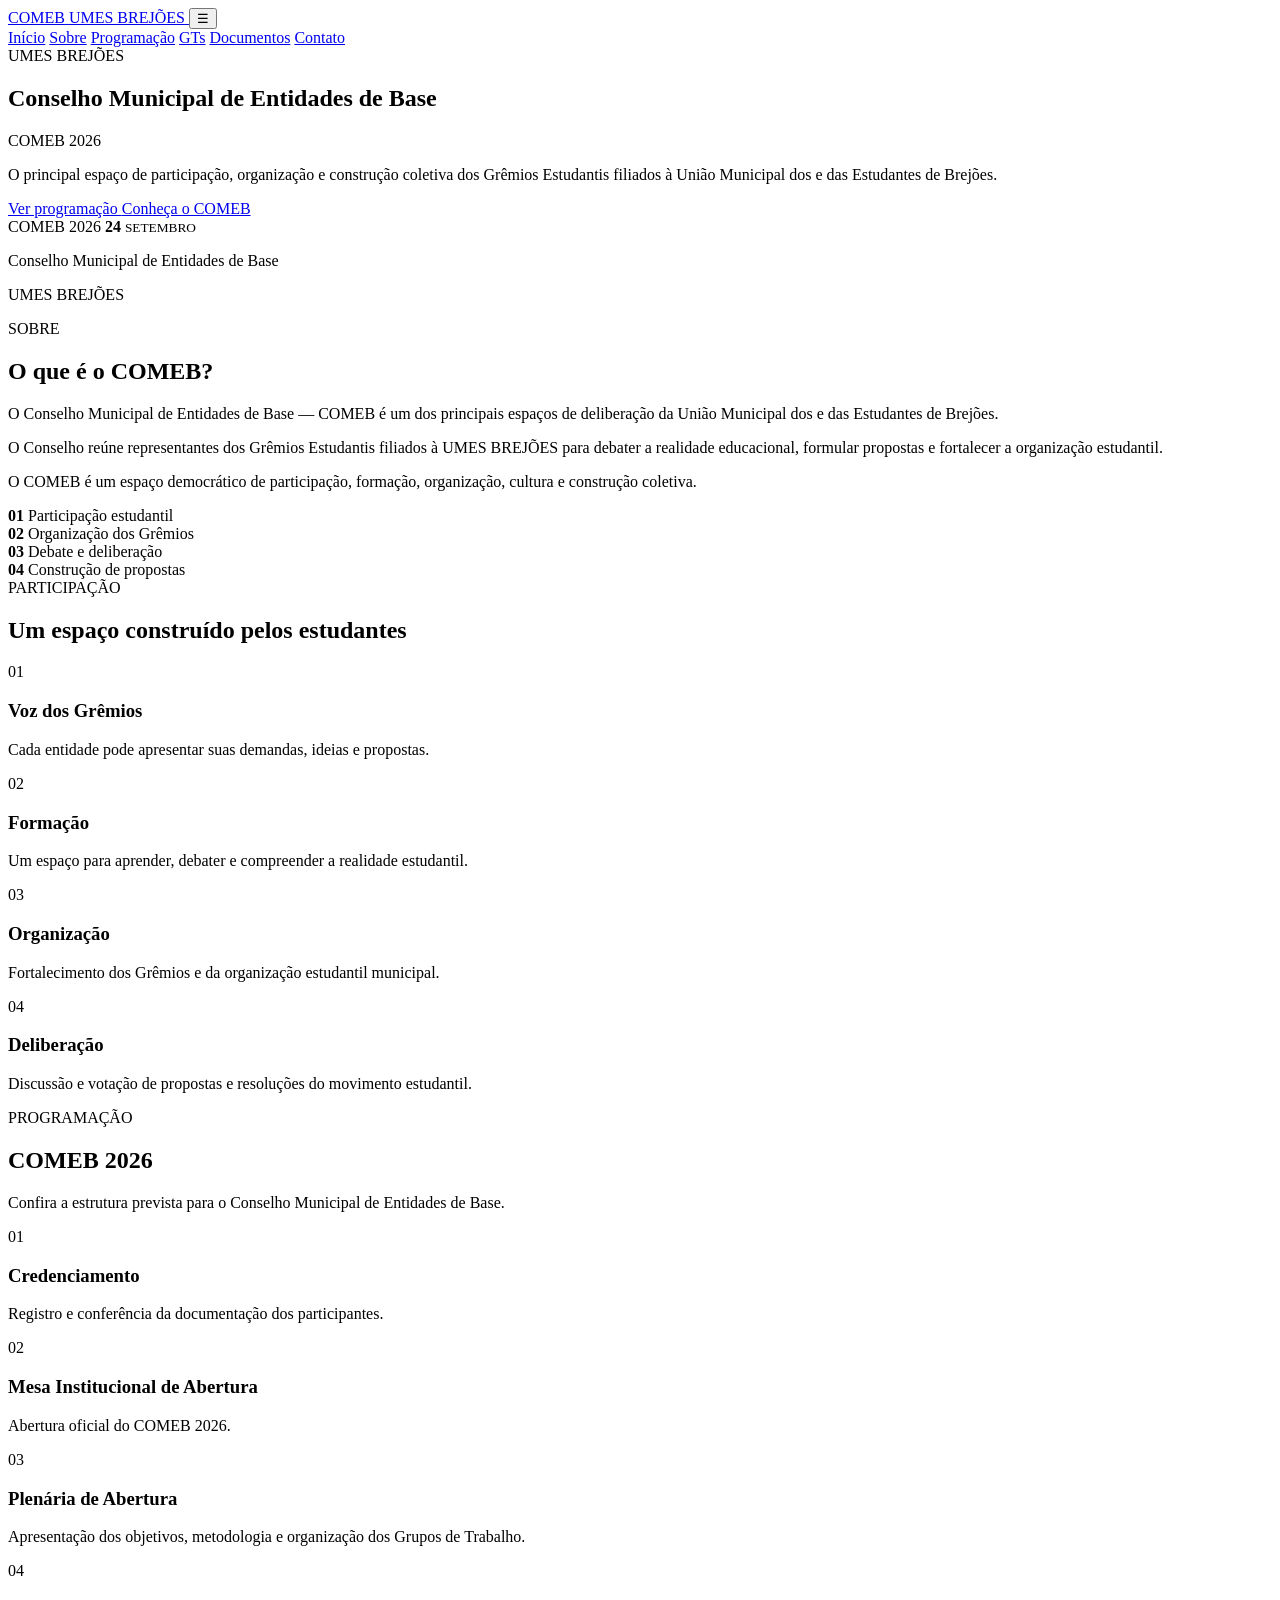
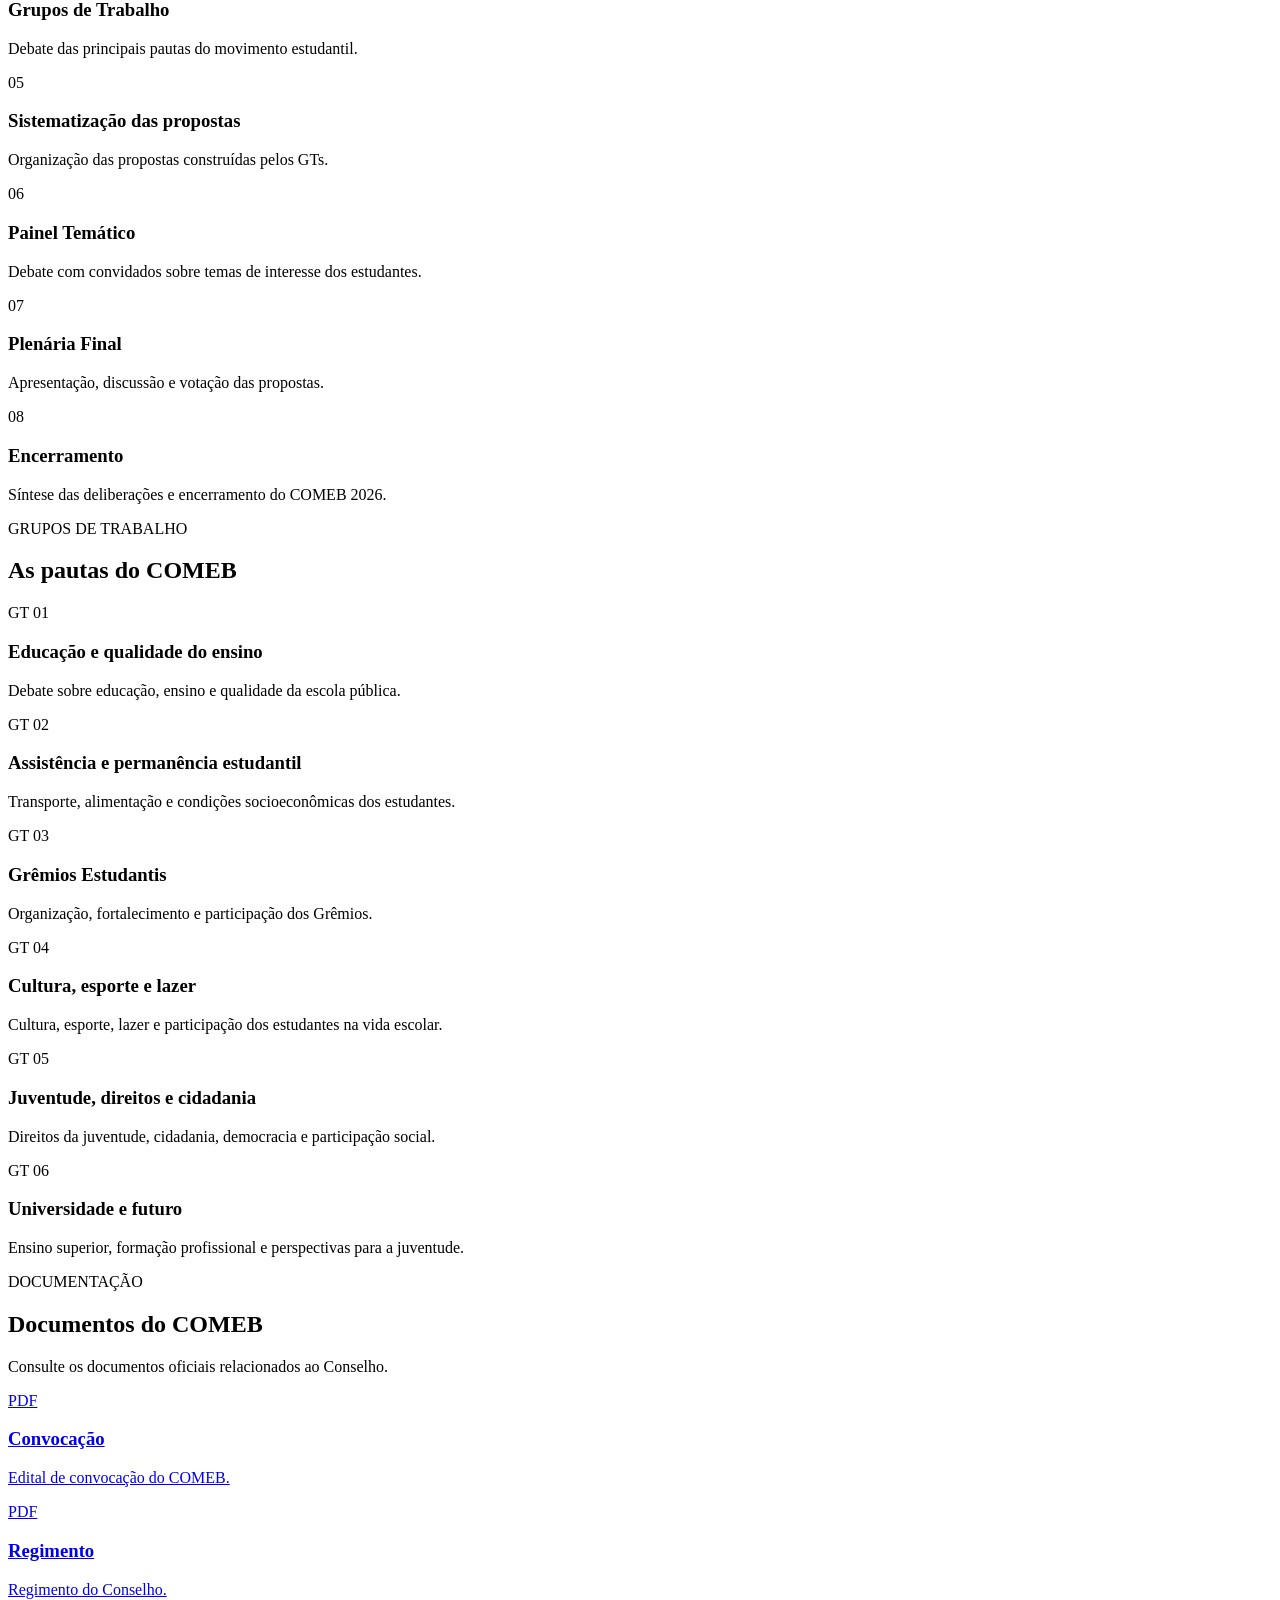
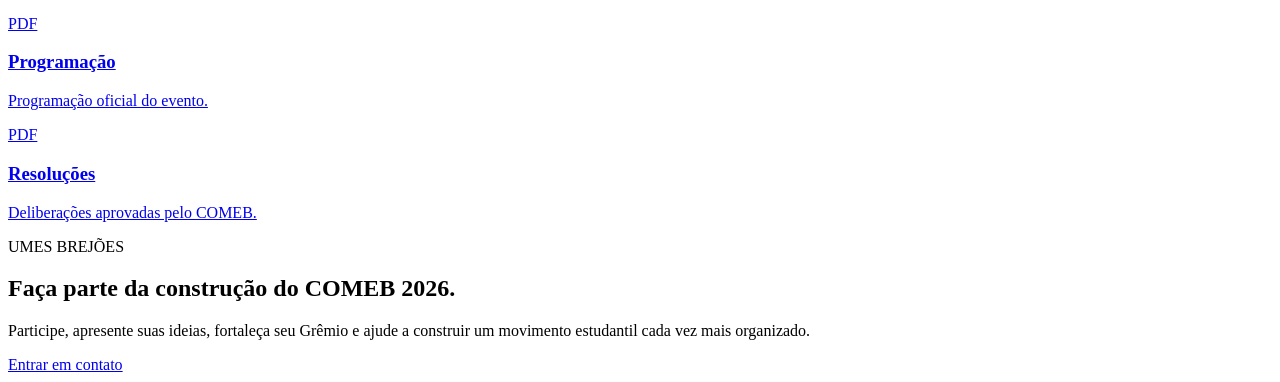
==== index.html @ f030b7aa "Add initial index.html structure for COMEB 2026" ====
<!DOCTYPE html>
<html lang="pt-BR">
<head>
    <meta charset="UTF-8">

    <meta name="viewport"
          content="width=device-width, initial-scale=1.0">

    <meta name="description"
          content="COMEB 2026 — Conselho Municipal de Entidades de Base da UMES BREJÕES.">

    <title>COMEB 2026 | UMES BREJÕES</title>

    <link rel="stylesheet" href="style.css">
</head>

<body>

    <!-- ================= HEADER ================= -->

    <header class="header">

        <div class="container nav-container">

            <a href="#inicio" class="logo">
                <span class="logo-comeb">COMEB</span>
                <span class="logo-umes">UMES BREJÕES</span>
            </a>

            <button class="menu-toggle"
                    id="menuToggle"
                    aria-label="Abrir menu">
                ☰
            </button>

            <nav class="nav" id="nav">

                <a href="#inicio">Início</a>
                <a href="#sobre">Sobre</a>
                <a href="#programacao">Programação</a>
                <a href="#gts">GTs</a>
                <a href="#documentos">Documentos</a>
                <a href="#contato">Contato</a>

            </nav>

        </div>

    </header>


    <!-- ================= HERO ================= -->

    <main>

        <section class="hero" id="inicio">

            <div class="container hero-content">

                <div class="hero-text">

                    <span class="badge">
                        UMES BREJÕES
                    </span>

                    <h1>
                        Conselho Municipal
                        de Entidades de Base
                    </h1>

                    <p class="hero-subtitle">
                        COMEB 2026
                    </p>

                    <p>
                        O principal espaço de participação,
                        organização e construção coletiva dos
                        Grêmios Estudantis filiados à
                        União Municipal dos e das Estudantes
                        de Brejões.
                    </p>

                    <div class="hero-buttons">

                        <a href="#programacao"
                           class="btn btn-primary">
                            Ver programação
                        </a>

                        <a href="#sobre"
                           class="btn btn-outline">
                            Conheça o COMEB
                        </a>

                    </div>

                </div>


                <div class="hero-card">

                    <span>COMEB 2026</span>

                    <strong>
                        24
                    </strong>

                    <small>
                        SETEMBRO
                    </small>

                    <div class="hero-card-line"></div>

                    <p>
                        Conselho Municipal
                        de Entidades de Base
                    </p>

                    <p>
                        UMES BREJÕES
                    </p>

                </div>

            </div>

        </section>


        <!-- ================= SOBRE ================= -->

        <section class="section" id="sobre">

            <div class="container">

                <div class="section-heading">

                    <span class="section-label">
                        SOBRE
                    </span>

                    <h2>
                        O que é o COMEB?
                    </h2>

                </div>


                <div class="about-grid">

                    <div class="about-text">

                        <p>
                            O Conselho Municipal de Entidades de
                            Base — COMEB é um dos principais espaços
                            de deliberação da União Municipal dos
                            e das Estudantes de Brejões.
                        </p>

                        <p>
                            O Conselho reúne representantes dos
                            Grêmios Estudantis filiados à UMES
                            BREJÕES para debater a realidade
                            educacional, formular propostas e
                            fortalecer a organização estudantil.
                        </p>

                        <p>
                            O COMEB é um espaço democrático de
                            participação, formação, organização,
                            cultura e construção coletiva.
                        </p>

                    </div>


                    <div class="info-box">

                        <div class="info-item">
                            <strong>01</strong>
                            <span>
                                Participação estudantil
                            </span>
                        </div>

                        <div class="info-item">
                            <strong>02</strong>
                            <span>
                                Organização dos Grêmios
                            </span>
                        </div>

                        <div class="info-item">
                            <strong>03</strong>
                            <span>
                                Debate e deliberação
                            </span>
                        </div>

                        <div class="info-item">
                            <strong>04</strong>
                            <span>
                                Construção de propostas
                            </span>
                        </div>

                    </div>

                </div>

            </div>

        </section>


        <!-- ================= IMPORTÂNCIA ================= -->

        <section class="section section-light">

            <div class="container">

                <div class="section-heading">

                    <span class="section-label">
                        PARTICIPAÇÃO
                    </span>

                    <h2>
                        Um espaço construído pelos estudantes
                    </h2>

                </div>


                <div class="cards">

                    <article class="card">

                        <div class="card-number">
                            01
                        </div>

                        <h3>
                            Voz dos Grêmios
                        </h3>

                        <p>
                            Cada entidade pode apresentar suas
                            demandas, ideias e propostas.
                        </p>

                    </article>


                    <article class="card">

                        <div class="card-number">
                            02
                        </div>

                        <h3>
                            Formação
                        </h3>

                        <p>
                            Um espaço para aprender, debater
                            e compreender a realidade estudantil.
                        </p>

                    </article>


                    <article class="card">

                        <div class="card-number">
                            03
                        </div>

                        <h3>
                            Organização
                        </h3>

                        <p>
                            Fortalecimento dos Grêmios e da
                            organização estudantil municipal.
                        </p>

                    </article>


                    <article class="card">

                        <div class="card-number">
                            04
                        </div>

                        <h3>
                            Deliberação
                        </h3>

                        <p>
                            Discussão e votação de propostas
                            e resoluções do movimento estudantil.
                        </p>

                    </article>

                </div>

            </div>

        </section>


        <!-- ================= PROGRAMAÇÃO ================= -->

        <section class="section" id="programacao">

            <div class="container">

                <div class="section-heading">

                    <span class="section-label">
                        PROGRAMAÇÃO
                    </span>

                    <h2>
                        COMEB 2026
                    </h2>

                    <p>
                        Confira a estrutura prevista para o
                        Conselho Municipal de Entidades de Base.
                    </p>

                </div>


                <div class="timeline">

                    <div class="timeline-item">

                        <span class="timeline-number">
                            01
                        </span>

                        <div>
                            <h3>
                                Credenciamento
                            </h3>

                            <p>
                                Registro e conferência da
                                documentação dos participantes.
                            </p>
                        </div>

                    </div>


                    <div class="timeline-item">

                        <span class="timeline-number">
                            02
                        </span>

                        <div>
                            <h3>
                                Mesa Institucional de Abertura
                            </h3>

                            <p>
                                Abertura oficial do COMEB 2026.
                            </p>
                        </div>

                    </div>


                    <div class="timeline-item">

                        <span class="timeline-number">
                            03
                        </span>

                        <div>
                            <h3>
                                Plenária de Abertura
                            </h3>

                            <p>
                                Apresentação dos objetivos,
                                metodologia e organização
                                dos Grupos de Trabalho.
                            </p>
                        </div>

                    </div>


                    <div class="timeline-item">

                        <span class="timeline-number">
                            04
                        </span>

                        <div>
                            <h3>
                                Grupos de Trabalho
                            </h3>

                            <p>
                                Debate das principais pautas
                                do movimento estudantil.
                            </p>
                        </div>

                    </div>


                    <div class="timeline-item">

                        <span class="timeline-number">
                            05
                        </span>

                        <div>
                            <h3>
                                Sistematização das propostas
                            </h3>

                            <p>
                                Organização das propostas
                                construídas pelos GTs.
                            </p>
                        </div>

                    </div>


                    <div class="timeline-item">

                        <span class="timeline-number">
                            06
                        </span>

                        <div>
                            <h3>
                                Painel Temático
                            </h3>

                            <p>
                                Debate com convidados sobre
                                temas de interesse dos estudantes.
                            </p>
                        </div>

                    </div>


                    <div class="timeline-item">

                        <span class="timeline-number">
                            07
                        </span>

                        <div>
                            <h3>
                                Plenária Final
                            </h3>

                            <p>
                                Apresentação, discussão e
                                votação das propostas.
                            </p>
                        </div>

                    </div>


                    <div class="timeline-item">

                        <span class="timeline-number">
                            08
                        </span>

                        <div>
                            <h3>
                                Encerramento
                            </h3>

                            <p>
                                Síntese das deliberações e
                                encerramento do COMEB 2026.
                            </p>
                        </div>

                    </div>

                </div>

            </div>

        </section>


        <!-- ================= GTS ================= -->

        <section class="section section-dark" id="gts">

            <div class="container">

                <div class="section-heading heading-light">

                    <span class="section-label">
                        GRUPOS DE TRABALHO
                    </span>

                    <h2>
                        As pautas do COMEB
                    </h2>

                </div>


                <div class="gt-grid">

                    <article class="gt-card">

                        <span>GT 01</span>

                        <h3>
                            Educação e qualidade do ensino
                        </h3>

                        <p>
                            Debate sobre educação, ensino e
                            qualidade da escola pública.
                        </p>

                    </article>


                    <article class="gt-card">

                        <span>GT 02</span>

                        <h3>
                            Assistência e permanência estudantil
                        </h3>

                        <p>
                            Transporte, alimentação e condições
                            socioeconômicas dos estudantes.
                        </p>

                    </article>


                    <article class="gt-card">

                        <span>GT 03</span>

                        <h3>
                            Grêmios Estudantis
                        </h3>

                        <p>
                            Organização, fortalecimento e
                            participação dos Grêmios.
                        </p>

                    </article>


                    <article class="gt-card">

                        <span>GT 04</span>

                        <h3>
                            Cultura, esporte e lazer
                        </h3>

                        <p>
                            Cultura, esporte, lazer e participação
                            dos estudantes na vida escolar.
                        </p>

                    </article>


                    <article class="gt-card">

                        <span>GT 05</span>

                        <h3>
                            Juventude, direitos e cidadania
                        </h3>

                        <p>
                            Direitos da juventude, cidadania,
                            democracia e participação social.
                        </p>

                    </article>


                    <article class="gt-card">

                        <span>GT 06</span>

                        <h3>
                            Universidade e futuro
                        </h3>

                        <p>
                            Ensino superior, formação profissional
                            e perspectivas para a juventude.
                        </p>

                    </article>

                </div>

            </div>

        </section>


        <!-- ================= DOCUMENTOS ================= -->

        <section class="section" id="documentos">

            <div class="container">

                <div class="section-heading">

                    <span class="section-label">
                        DOCUMENTAÇÃO
                    </span>

                    <h2>
                        Documentos do COMEB
                    </h2>

                    <p>
                        Consulte os documentos oficiais
                        relacionados ao Conselho.
                    </p>

                </div>


                <div class="document-grid">

                    <a href="#"
                       class="document-card">

                        <span>PDF</span>

                        <div>
                            <h3>
                                Convocação
                            </h3>

                            <p>
                                Edital de convocação do COMEB.
                            </p>
                        </div>

                    </a>


                    <a href="#"
                       class="document-card">

                        <span>PDF</span>

                        <div>
                            <h3>
                                Regimento
                            </h3>

                            <p>
                                Regimento do Conselho.
                            </p>
                        </div>

                    </a>


                    <a href="#"
                       class="document-card">

                        <span>PDF</span>

                        <div>
                            <h3>
                                Programação
                            </h3>

                            <p>
                                Programação oficial do evento.
                            </p>
                        </div>

                    </a>


                    <a href="#"
                       class="document-card">

                        <span>PDF</span>

                        <div>
                            <h3>
                                Resoluções
                            </h3>

                            <p>
                                Deliberações aprovadas pelo COMEB.
                            </p>
                        </div>

                    </a>

                </div>

            </div>

        </section>


        <!-- ================= CONTATO ================= -->

        <section class="contact-section" id="contato">

            <div class="container contact-content">

                <div>

                    <span class="section-label">
                        UMES BREJÕES
                    </span>

                    <h2>
                        Faça parte da construção
                        do COMEB 2026.
                    </h2>

                    <p>
                        Participe, apresente suas ideias,
                        fortaleça seu Grêmio e ajude a construir
                        um movimento estudantil cada vez mais
                        organizado.
                    </p>

                </div>


                <a href="#"
                   class="btn btn-light">
                    Entrar em contato
                </a>

            </div>

        </section>

    </main>


    <!-- ================= FOOTER ================= -->

    <footer
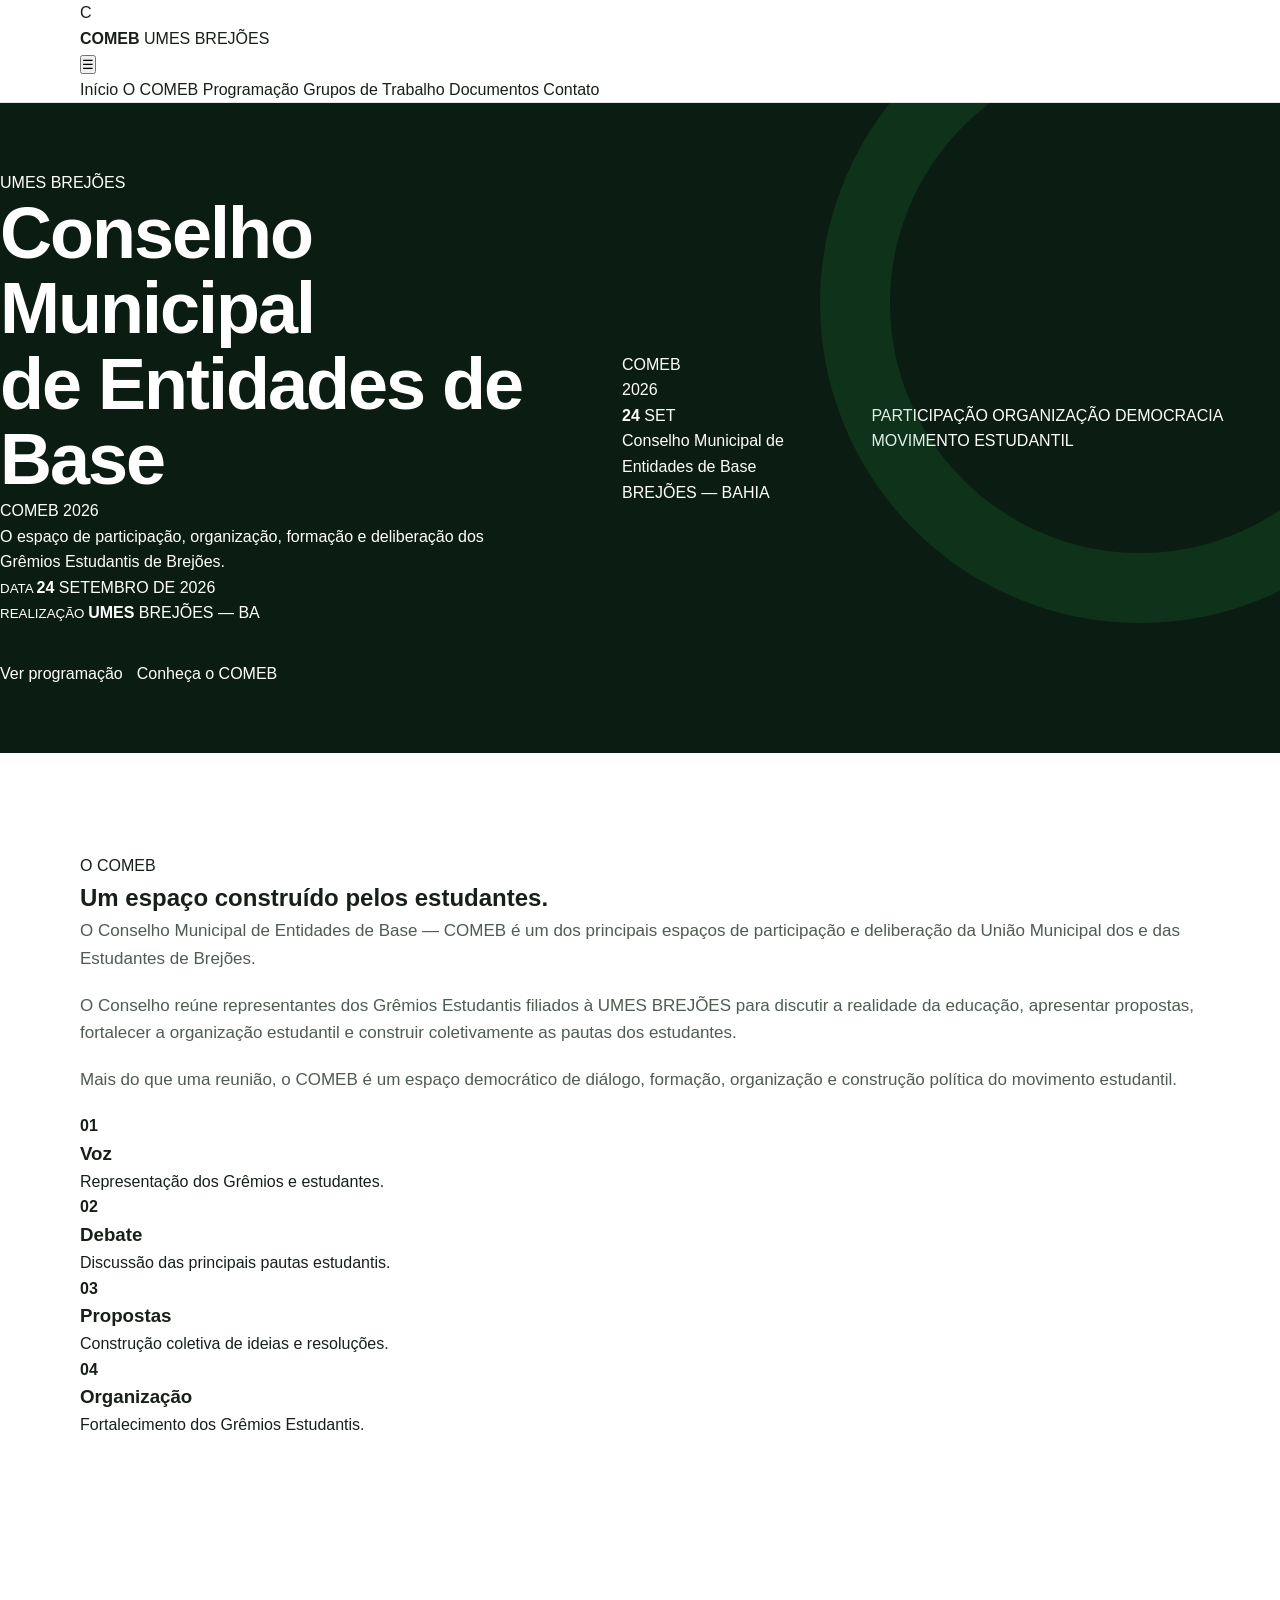
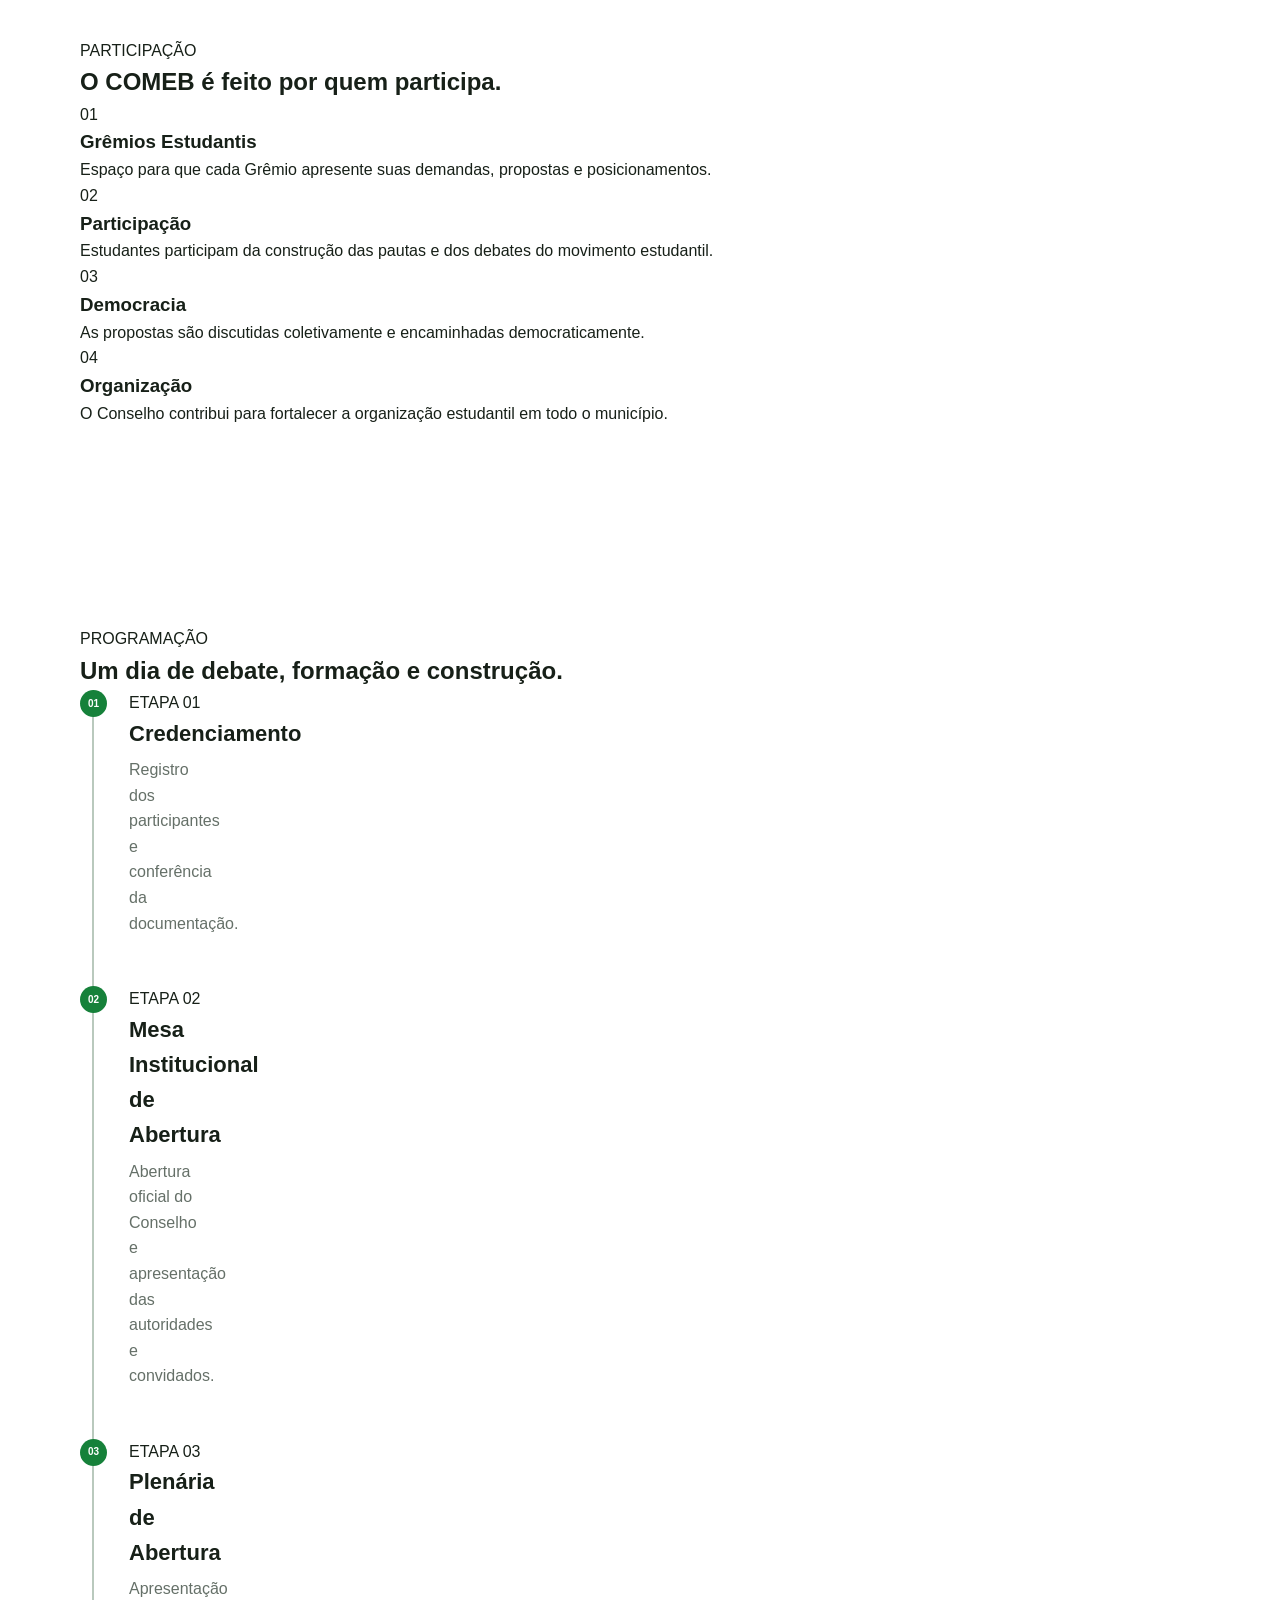
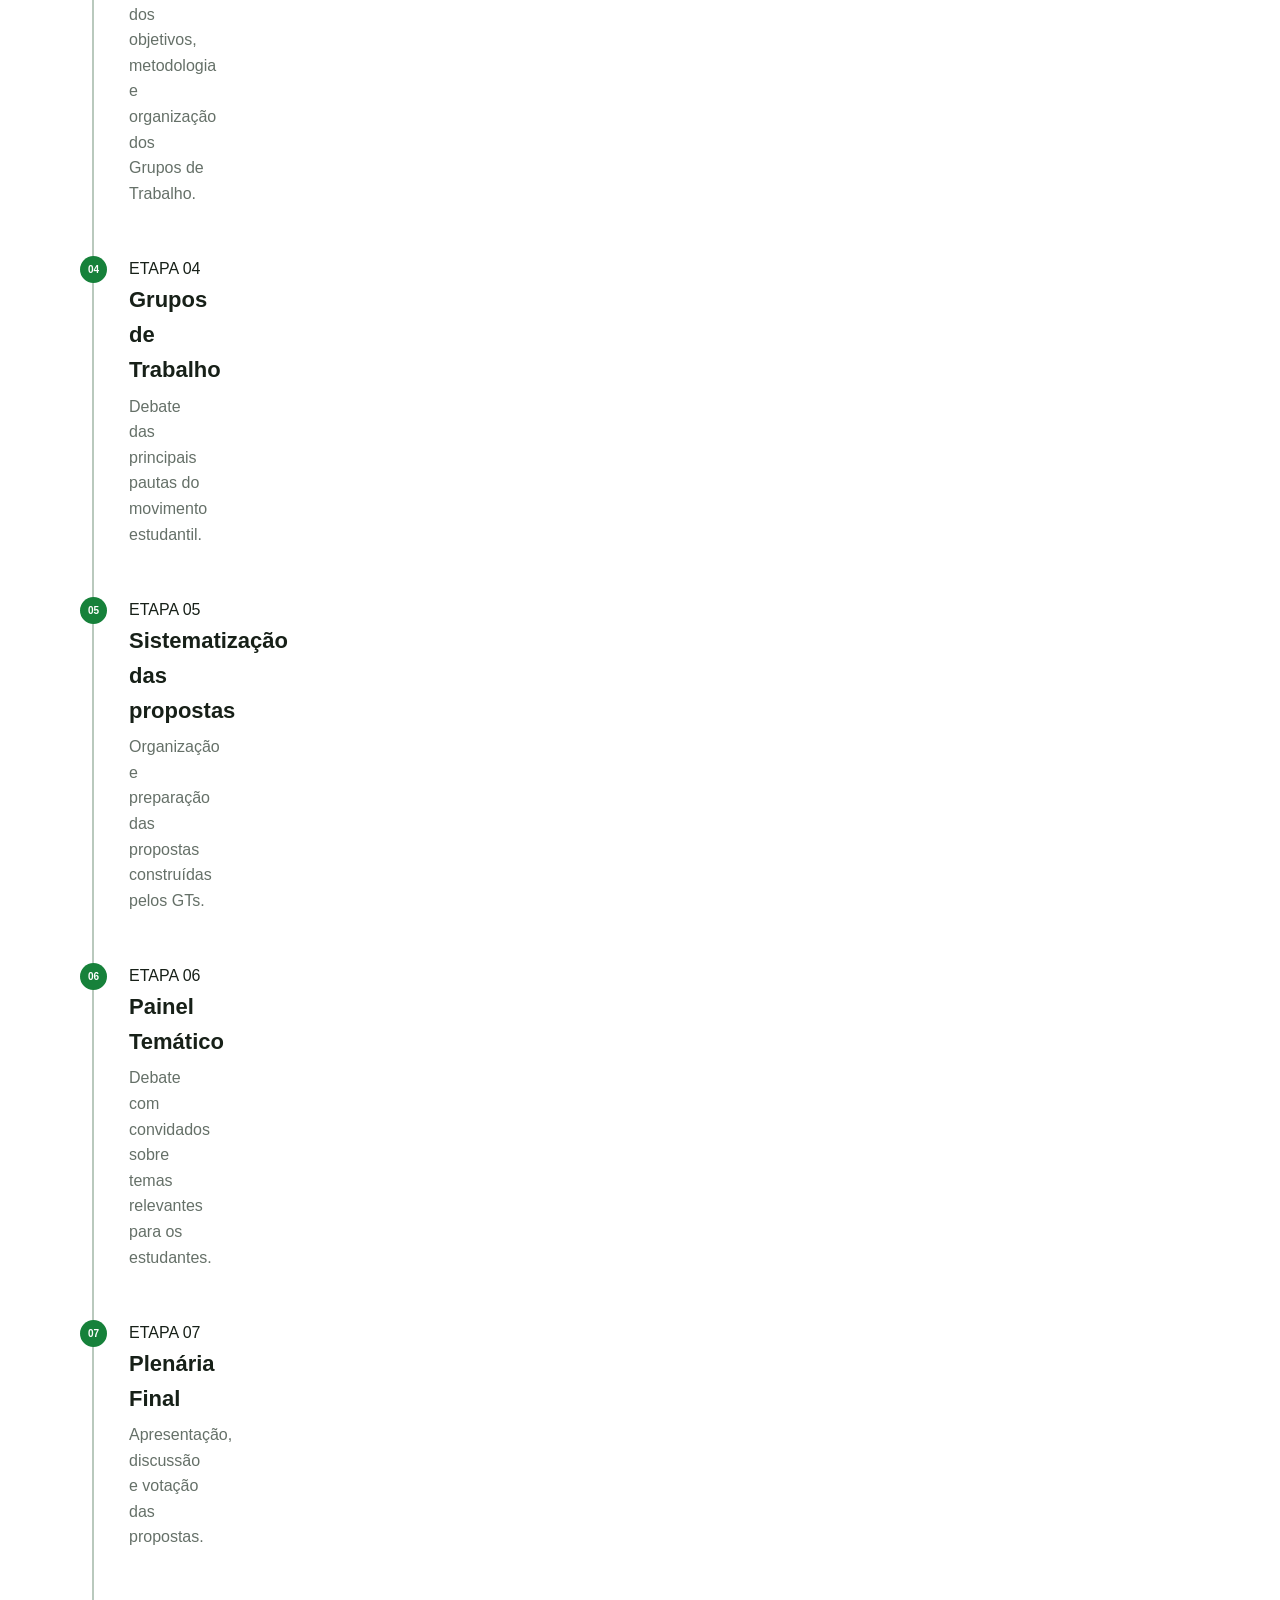
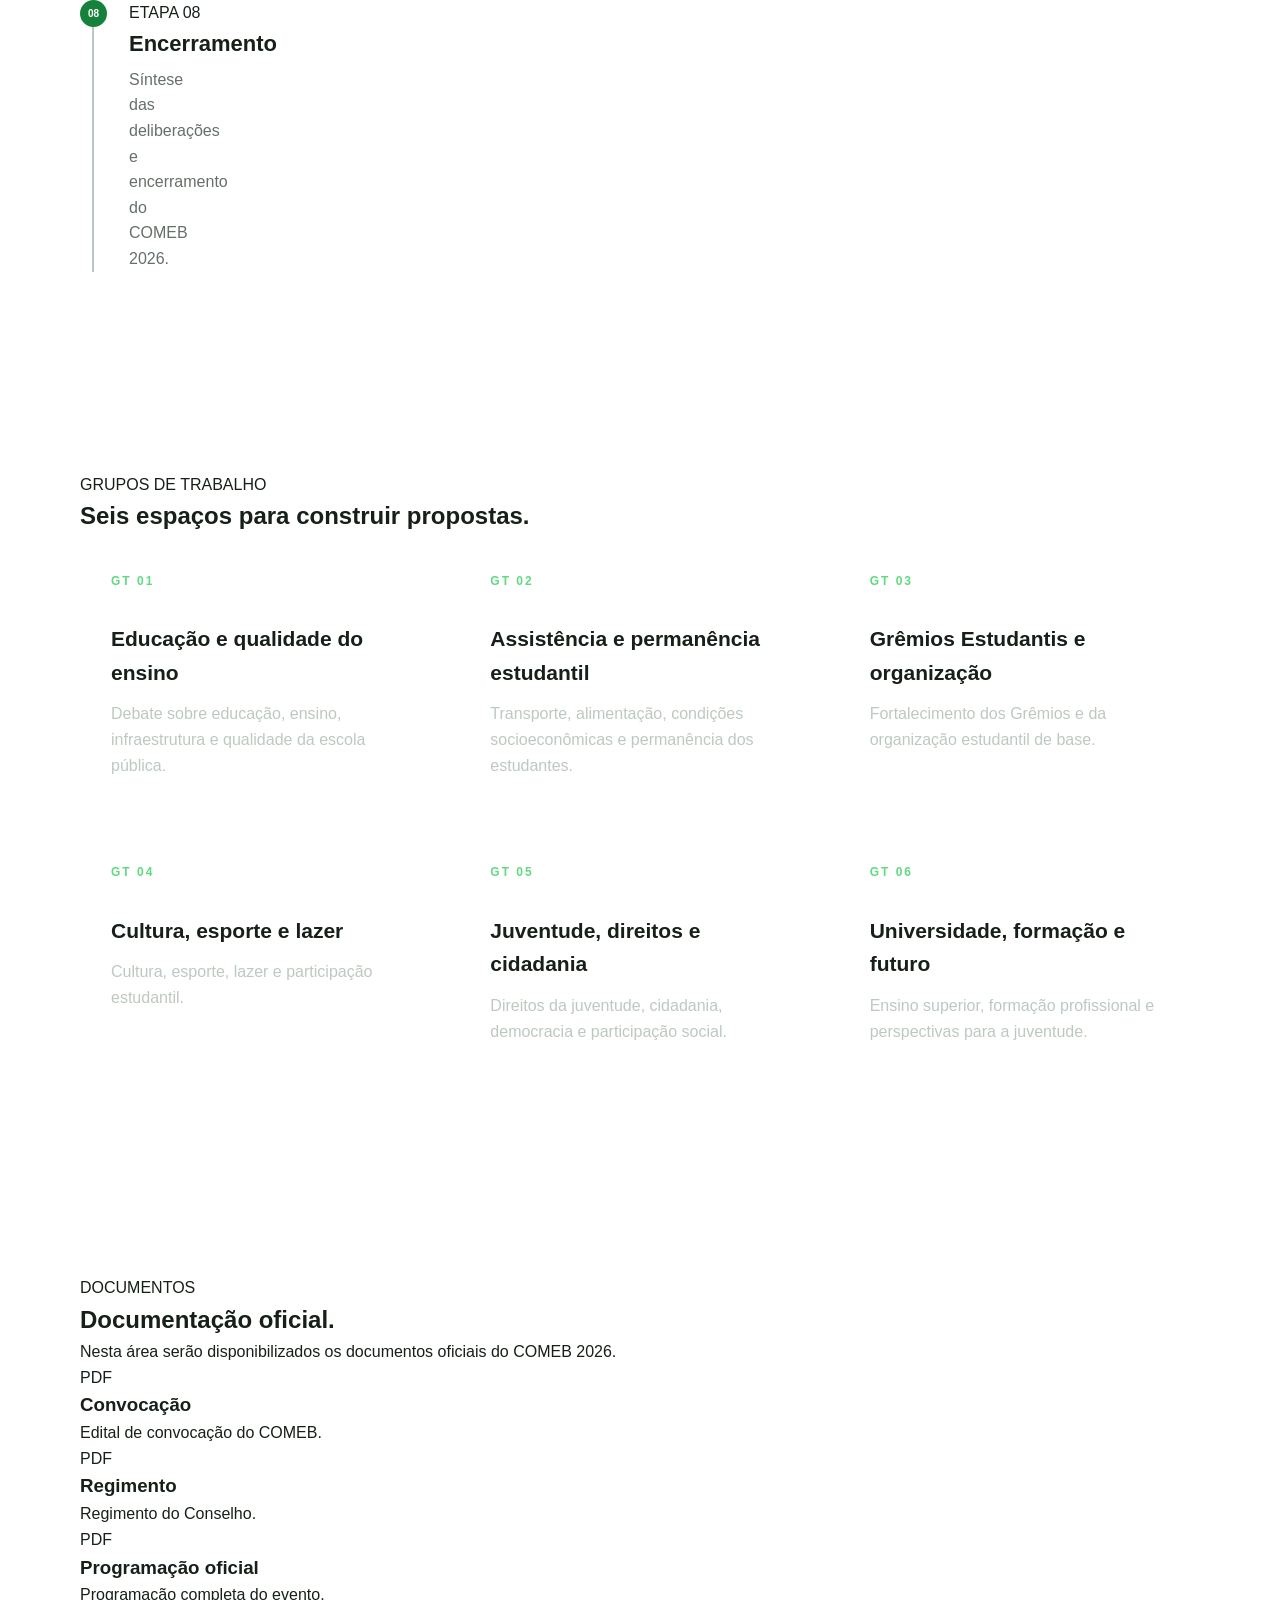
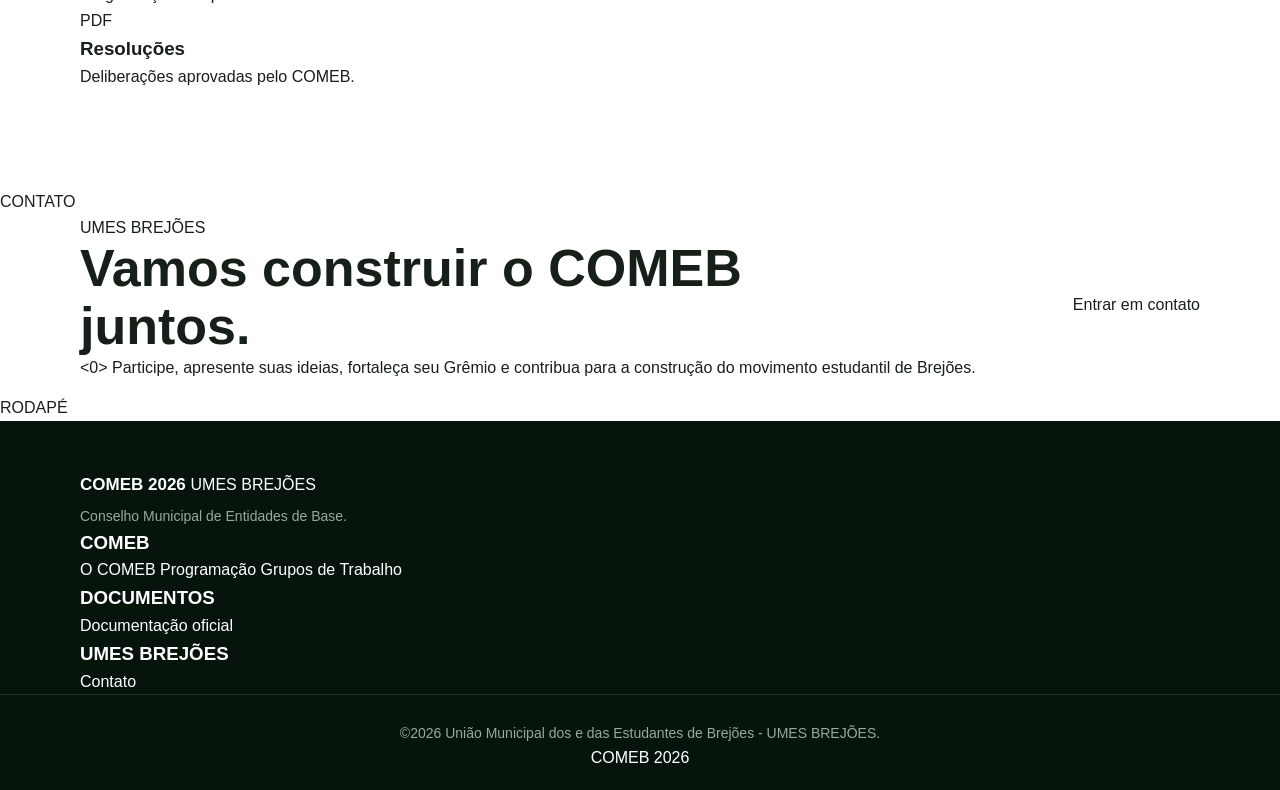
==== commit de56c03a: "Update print statement from 'Hello' to 'Goodbye'" ====
--- a/index.html
+++ b/index.html
@@ -1,6 +1,8 @@
 <!DOCTYPE html>
 <html lang="pt-BR">
+
 <head>
+
     <meta charset="UTF-8">
 
     <meta name="viewport"
@@ -9,767 +11,1325 @@
     <meta name="description"
           content="COMEB 2026 — Conselho Municipal de Entidades de Base da UMES BREJÕES.">
 
-    <title>COMEB 2026 | UMES BREJÕES</title>
+    <title>COMEB 2026 — UMES BREJÕES</title>
 
     <link rel="stylesheet" href="style.css">
+
 </head>
 
+
 <body>
 
-    <!-- ================= HEADER ================= -->
-
-    <header class="header">
-
-        <div class="container nav-container">
-
-            <a href="#inicio" class="logo">
-                <span class="logo-comeb">COMEB</span>
-                <span class="logo-umes">UMES BREJÕES</span>
+
+<!-- =========================
+     CABEÇALHO
+========================= -->
+
+<header class="header">
+
+    <div class="container header-content">
+
+
+        <a href="#inicio" class="brand">
+
+            <div class="brand-symbol">
+                C
+            </div>
+
+            <div class="brand-text">
+
+                <strong>
+                    COMEB
+                </strong>
+
+                <span>
+                    UMES BREJÕES
+                </span>
+
+            </div>
+
+        </a>
+
+
+        <button
+            class="menu-button"
+            id="menuToggle"
+            aria-label="Abrir menu">
+
+            ☰
+
+        </button>
+
+
+        <nav class="navigation" id="nav">
+
+            <a href="#inicio">
+                Início
             </a>
 
-            <button class="menu-toggle"
-                    id="menuToggle"
-                    aria-label="Abrir menu">
-                ☰
-            </button>
-
-            <nav class="nav" id="nav">
-
-                <a href="#inicio">Início</a>
-                <a href="#sobre">Sobre</a>
-                <a href="#programacao">Programação</a>
-                <a href="#gts">GTs</a>
-                <a href="#documentos">Documentos</a>
-                <a href="#contato">Contato</a>
-
-            </nav>
-
-        </div>
-
-    </header>
-
-
-    <!-- ================= HERO ================= -->
-
-    <main>
-
-        <section class="hero" id="inicio">
-
-            <div class="container hero-content">
-
-                <div class="hero-text">
-
-                    <span class="badge">
-                        UMES BREJÕES
-                    </span>
-
-                    <h1>
-                        Conselho Municipal
-                        de Entidades de Base
-                    </h1>
-
-                    <p class="hero-subtitle">
-                        COMEB 2026
-                    </p>
-
-                    <p>
-                        O principal espaço de participação,
-                        organização e construção coletiva dos
-                        Grêmios Estudantis filiados à
-                        União Municipal dos e das Estudantes
-                        de Brejões.
-                    </p>
-
-                    <div class="hero-buttons">
-
-                        <a href="#programacao"
-                           class="btn btn-primary">
-                            Ver programação
-                        </a>
-
-                        <a href="#sobre"
-                           class="btn btn-outline">
-                            Conheça o COMEB
-                        </a>
-
-                    </div>
-
-                </div>
-
-
-                <div class="hero-card">
-
-                    <span>COMEB 2026</span>
+            <a href="#sobre">
+                O COMEB
+            </a>
+
+            <a href="#programacao">
+                Programação
+            </a>
+
+            <a href="#gts">
+                Grupos de Trabalho
+            </a>
+
+            <a href="#documentos">
+                Documentos
+            </a>
+
+            <a href="#contato">
+                Contato
+            </a>
+
+        </nav>
+
+    </div>
+
+</header>
+
+
+
+<!-- =========================
+     CONTEÚDO
+========================= -->
+
+<main id="inicio">
+
+
+<!-- =========================
+     HERO
+========================= -->
+
+<section class="hero">
+
+
+    <div class="hero-background"></div>
+
+
+    <div class="container hero-content">
+
+
+        <div class="hero-information">
+
+
+            <div class="event-tag">
+
+                UMES BREJÕES
+
+            </div>
+
+
+            <h1>
+
+                Conselho Municipal
+                <br>
+
+                <span>
+                    de Entidades de Base
+                </span>
+
+            </h1>
+
+
+            <div class="hero-title">
+
+                COMEB 2026
+
+            </div>
+
+
+            <p class="hero-description">
+
+                O espaço de participação, organização,
+                formação e deliberação dos Grêmios
+                Estudantis de Brejões.
+
+            </p>
+
+
+            <div class="hero-date">
+
+                <div>
+
+                    <small>
+                        DATA
+                    </small>
 
                     <strong>
                         24
                     </strong>
 
+                    <span>
+                        SETEMBRO DE 2026
+                    </span>
+
+                </div>
+
+
+                <div class="date-separator"></div>
+
+
+                <div>
+
                     <small>
-                        SETEMBRO
+                        REALIZAÇÃO
                     </small>
 
-                    <div class="hero-card-line"></div>
-
-                    <p>
-                        Conselho Municipal
-                        de Entidades de Base
-                    </p>
-
-                    <p>
-                        UMES BREJÕES
-                    </p>
-
-                </div>
-
-            </div>
-
-        </section>
-
-
-        <!-- ================= SOBRE ================= -->
-
-        <section class="section" id="sobre">
-
-            <div class="container">
-
-                <div class="section-heading">
-
-                    <span class="section-label">
-                        SOBRE
+                    <strong class="date-text">
+                        UMES
+                    </strong>
+
+                    <span>
+                        BREJÕES — BA
                     </span>
 
-                    <h2>
-                        O que é o COMEB?
-                    </h2>
-
-                </div>
-
-
-                <div class="about-grid">
-
-                    <div class="about-text">
+                </div>
+
+            </div>
+
+
+            <div class="hero-buttons">
+
+                <a
+                    href="#programacao"
+                    class="button button-primary">
+
+                    Ver programação
+
+                </a>
+
+
+                <a
+                    href="#sobre"
+                    class="button button-secondary">
+
+                    Conheça o COMEB
+
+                </a>
+
+            </div>
+
+
+        </div>
+
+
+
+        <!-- CARD DA DATA -->
+
+        <div class="event-card">
+
+
+            <div class="event-card-top">
+
+                COMEB
+
+            </div>
+
+
+            <div class="event-card-year">
+
+                2026
+
+            </div>
+
+
+            <div class="event-card-date">
+
+                <strong>
+                    24
+                </strong>
+
+                <span>
+                    SET
+                </span>
+
+            </div>
+
+
+            <div class="event-card-line"></div>
+
+
+            <p>
+
+                Conselho Municipal
+                de Entidades de Base
+
+            </p>
+
+
+            <span class="event-card-location">
+
+                BREJÕES — BAHIA
+
+            </span>
+
+
+        </div>
+
+
+    </div>
+
+
+    <div class="hero-bottom">
+
+        <div class="container">
+
+            <span>
+                PARTICIPAÇÃO
+            </span>
+
+            <span>
+                ORGANIZAÇÃO
+            </span>
+
+            <span>
+                DEMOCRACIA
+            </span>
+
+            <span>
+                MOVIMENTO ESTUDANTIL
+            </span>
+
+        </div>
+
+    </div>
+
+
+</section>
+
+
+
+<!-- =========================
+     SOBRE
+========================= -->
+
+<section
+    class="section"
+    id="sobre">
+
+
+    <div class="container">
+
+
+        <div class="section-header">
+
+            <span class="section-tag">
+                O COMEB
+            </span>
+
+            <h2>
+                Um espaço construído
+                pelos estudantes.
+            </h2>
+
+        </div>
+
+
+        <div class="about-layout">
+
+
+            <div class="about-text">
+
+                <p class="lead">
+
+                    O Conselho Municipal de Entidades de Base
+                    — COMEB é um dos principais espaços de
+                    participação e deliberação da União Municipal
+                    dos e das Estudantes de Brejões.
+
+                </p>
+
+
+                <p>
+
+                    O Conselho reúne representantes dos Grêmios
+                    Estudantis filiados à UMES BREJÕES para
+                    discutir a realidade da educação, apresentar
+                    propostas, fortalecer a organização estudantil
+                    e construir coletivamente as pautas dos
+                    estudantes.
+
+                </p>
+
+
+                <p>
+
+                    Mais do que uma reunião, o COMEB é um espaço
+                    democrático de diálogo, formação, organização
+                    e construção política do movimento estudantil.
+
+                </p>
+
+            </div>
+
+
+
+            <div class="about-numbers">
+
+
+                <div class="number-item">
+
+                    <strong>
+                        01
+                    </strong>
+
+                    <div>
+
+                        <h3>
+                            Voz
+                        </h3>
 
                         <p>
-                            O Conselho Municipal de Entidades de
-                            Base — COMEB é um dos principais espaços
-                            de deliberação da União Municipal dos
-                            e das Estudantes de Brejões.
+                            Representação dos Grêmios
+                            e estudantes.
                         </p>
 
+                    </div>
+
+                </div>
+
+
+                <div class="number-item">
+
+                    <strong>
+                        02
+                    </strong>
+
+                    <div>
+
+                        <h3>
+                            Debate
+                        </h3>
+
                         <p>
-                            O Conselho reúne representantes dos
-                            Grêmios Estudantis filiados à UMES
-                            BREJÕES para debater a realidade
-                            educacional, formular propostas e
-                            fortalecer a organização estudantil.
+                            Discussão das principais
+                            pautas estudantis.
                         </p>
 
+                    </div>
+
+                </div>
+
+
+                <div class="number-item">
+
+                    <strong>
+                        03
+                    </strong>
+
+                    <div>
+
+                        <h3>
+                            Propostas
+                        </h3>
+
                         <p>
-                            O COMEB é um espaço democrático de
-                            participação, formação, organização,
-                            cultura e construção coletiva.
+                            Construção coletiva de
+                            ideias e resoluções.
                         </p>
 
                     </div>
 
-
-                    <div class="info-box">
-
-                        <div class="info-item">
-                            <strong>01</strong>
-                            <span>
-                                Participação estudantil
-                            </span>
-                        </div>
-
-                        <div class="info-item">
-                            <strong>02</strong>
-                            <span>
-                                Organização dos Grêmios
-                            </span>
-                        </div>
-
-                        <div class="info-item">
-                            <strong>03</strong>
-                            <span>
-                                Debate e deliberação
-                            </span>
-                        </div>
-
-                        <div class="info-item">
-                            <strong>04</strong>
-                            <span>
-                                Construção de propostas
-                            </span>
-                        </div>
-
-                    </div>
-
-                </div>
-
-            </div>
-
-        </section>
-
-
-        <!-- ================= IMPORTÂNCIA ================= -->
-
-        <section class="section section-light">
-
-            <div class="container">
-
-                <div class="section-heading">
-
-                    <span class="section-label">
-                        PARTICIPAÇÃO
-                    </span>
-
-                    <h2>
-                        Um espaço construído pelos estudantes
-                    </h2>
-
-                </div>
-
-
-                <div class="cards">
-
-                    <article class="card">
-
-                        <div class="card-number">
-                            01
-                        </div>
-
-                        <h3>
-                            Voz dos Grêmios
-                        </h3>
-
-                        <p>
-                            Cada entidade pode apresentar suas
-                            demandas, ideias e propostas.
-                        </p>
-
-                    </article>
-
-
-                    <article class="card">
-
-                        <div class="card-number">
-                            02
-                        </div>
-
-                        <h3>
-                            Formação
-                        </h3>
-
-                        <p>
-                            Um espaço para aprender, debater
-                            e compreender a realidade estudantil.
-                        </p>
-
-                    </article>
-
-
-                    <article class="card">
-
-                        <div class="card-number">
-                            03
-                        </div>
+                </div>
+
+
+                <div class="number-item">
+
+                    <strong>
+                        04
+                    </strong>
+
+                    <div>
 
                         <h3>
                             Organização
                         </h3>
 
                         <p>
-                            Fortalecimento dos Grêmios e da
-                            organização estudantil municipal.
+                            Fortalecimento dos Grêmios
+                            Estudantis.
                         </p>
 
-                    </article>
-
-
-                    <article class="card">
-
-                        <div class="card-number">
-                            04
-                        </div>
-
-                        <h3>
-                            Deliberação
-                        </h3>
-
-                        <p>
-                            Discussão e votação de propostas
-                            e resoluções do movimento estudantil.
-                        </p>
-
-                    </article>
-
-                </div>
-
-            </div>
-
-        </section>
-
-
-        <!-- ================= PROGRAMAÇÃO ================= -->
-
-        <section class="section" id="programacao">
-
-            <div class="container">
-
-                <div class="section-heading">
-
-                    <span class="section-label">
-                        PROGRAMAÇÃO
+                    </div>
+
+                </div>
+
+
+            </div>
+
+        </div>
+
+    </div>
+
+</section>
+
+
+
+<!-- =========================
+     PARTICIPAÇÃO
+========================= -->
+
+<section class="section section-gray">
+
+
+    <div class="container">
+
+
+        <div class="section-header">
+
+            <span class="section-tag">
+                PARTICIPAÇÃO
+            </span>
+
+            <h2>
+                O COMEB é feito
+                por quem participa.
+            </h2>
+
+        </div>
+
+
+        <div class="feature-grid">
+
+
+            <article class="feature-card">
+
+                <span>
+                    01
+                </span>
+
+                <h3>
+                    Grêmios Estudantis
+                </h3>
+
+                <p>
+
+                    Espaço para que cada Grêmio
+                    apresente suas demandas,
+                    propostas e posicionamentos.
+
+                </p>
+
+            </article>
+
+
+            <article class="feature-card">
+
+                <span>
+                    02
+                </span>
+
+                <h3>
+                    Participação
+                </h3>
+
+                <p>
+
+                    Estudantes participam da construção
+                    das pautas e dos debates do
+                    movimento estudantil.
+
+                </p>
+
+            </article>
+
+
+            <article class="feature-card">
+
+                <span>
+                    03
+                </span>
+
+                <h3>
+                    Democracia
+                </h3>
+
+                <p>
+
+                    As propostas são discutidas
+                    coletivamente e encaminhadas
+                    democraticamente.
+
+                </p>
+
+            </article>
+
+
+            <article class="feature-card">
+
+                <span>
+                    04
+                </span>
+
+                <h3>
+                    Organização
+                </h3>
+
+                <p>
+
+                    O Conselho contribui para fortalecer
+                    a organização estudantil em
+                    todo o município.
+
+                </p>
+
+            </article>
+
+
+        </div>
+
+    </div>
+
+</section>
+
+
+
+<!-- =========================
+     PROGRAMAÇÃO
+========================= -->
+
+<section
+    class="section"
+    id="programacao">
+
+
+    <div class="container">
+
+
+        <div class="section-header">
+
+            <span class="section-tag">
+                PROGRAMAÇÃO
+            </span>
+
+            <h2>
+                Um dia de debate,
+                formação e construção.
+            </h2>
+
+        </div>
+
+
+        <div class="timeline">
+
+
+            <div class="timeline-item">
+
+                <div class="timeline-number">
+                    01
+                </div>
+
+                <div class="timeline-content">
+
+                    <span>
+                        ETAPA 01
                     </span>
 
-                    <h2>
-                        COMEB 2026
-                    </h2>
+                    <h3>
+                        Credenciamento
+                    </h3>
 
                     <p>
-                        Confira a estrutura prevista para o
-                        Conselho Municipal de Entidades de Base.
+
+                        Registro dos participantes e
+                        conferência da documentação.
+
                     </p>
 
                 </div>
 
-
-                <div class="timeline">
-
-                    <div class="timeline-item">
-
-                        <span class="timeline-number">
-                            01
-                        </span>
-
-                        <div>
-                            <h3>
-                                Credenciamento
-                            </h3>
-
-                            <p>
-                                Registro e conferência da
-                                documentação dos participantes.
-                            </p>
-                        </div>
-
-                    </div>
-
-
-                    <div class="timeline-item">
-
-                        <span class="timeline-number">
-                            02
-                        </span>
-
-                        <div>
-                            <h3>
-                                Mesa Institucional de Abertura
-                            </h3>
-
-                            <p>
-                                Abertura oficial do COMEB 2026.
-                            </p>
-                        </div>
-
-                    </div>
-
-
-                    <div class="timeline-item">
-
-                        <span class="timeline-number">
-                            03
-                        </span>
-
-                        <div>
-                            <h3>
-                                Plenária de Abertura
-                            </h3>
-
-                            <p>
-                                Apresentação dos objetivos,
-                                metodologia e organização
-                                dos Grupos de Trabalho.
-                            </p>
-                        </div>
-
-                    </div>
-
-
-                    <div class="timeline-item">
-
-                        <span class="timeline-number">
-                            04
-                        </span>
-
-                        <div>
-                            <h3>
-                                Grupos de Trabalho
-                            </h3>
-
-                            <p>
-                                Debate das principais pautas
-                                do movimento estudantil.
-                            </p>
-                        </div>
-
-                    </div>
-
-
-                    <div class="timeline-item">
-
-                        <span class="timeline-number">
-                            05
-                        </span>
-
-                        <div>
-                            <h3>
-                                Sistematização das propostas
-                            </h3>
-
-                            <p>
-                                Organização das propostas
-                                construídas pelos GTs.
-                            </p>
-                        </div>
-
-                    </div>
-
-
-                    <div class="timeline-item">
-
-                        <span class="timeline-number">
-                            06
-                        </span>
-
-                        <div>
-                            <h3>
-                                Painel Temático
-                            </h3>
-
-                            <p>
-                                Debate com convidados sobre
-                                temas de interesse dos estudantes.
-                            </p>
-                        </div>
-
-                    </div>
-
-
-                    <div class="timeline-item">
-
-                        <span class="timeline-number">
-                            07
-                        </span>
-
-                        <div>
-                            <h3>
-                                Plenária Final
-                            </h3>
-
-                            <p>
-                                Apresentação, discussão e
-                                votação das propostas.
-                            </p>
-                        </div>
-
-                    </div>
-
-
-                    <div class="timeline-item">
-
-                        <span class="timeline-number">
-                            08
-                        </span>
-
-                        <div>
-                            <h3>
-                                Encerramento
-                            </h3>
-
-                            <p>
-                                Síntese das deliberações e
-                                encerramento do COMEB 2026.
-                            </p>
-                        </div>
-
-                    </div>
-
-                </div>
-
-            </div>
-
-        </section>
-
-
-        <!-- ================= GTS ================= -->
-
-        <section class="section section-dark" id="gts">
-
-            <div class="container">
-
-                <div class="section-heading heading-light">
-
-                    <span class="section-label">
-                        GRUPOS DE TRABALHO
+            </div>
+
+
+
+            <div class="timeline-item">
+
+                <div class="timeline-number">
+                    02
+                </div>
+
+                <div class="timeline-content">
+
+                    <span>
+                        ETAPA 02
                     </span>
 
-                    <h2>
-                        As pautas do COMEB
-                    </h2>
-
-                </div>
-
-
-                <div class="gt-grid">
-
-                    <article class="gt-card">
-
-                        <span>GT 01</span>
-
-                        <h3>
-                            Educação e qualidade do ensino
-                        </h3>
-
-                        <p>
-                            Debate sobre educação, ensino e
-                            qualidade da escola pública.
-                        </p>
-
-                    </article>
-
-
-                    <article class="gt-card">
-
-                        <span>GT 02</span>
-
-                        <h3>
-                            Assistência e permanência estudantil
-                        </h3>
-
-                        <p>
-                            Transporte, alimentação e condições
-                            socioeconômicas dos estudantes.
-                        </p>
-
-                    </article>
-
-
-                    <article class="gt-card">
-
-                        <span>GT 03</span>
-
-                        <h3>
-                            Grêmios Estudantis
-                        </h3>
-
-                        <p>
-                            Organização, fortalecimento e
-                            participação dos Grêmios.
-                        </p>
-
-                    </article>
-
-
-                    <article class="gt-card">
-
-                        <span>GT 04</span>
-
-                        <h3>
-                            Cultura, esporte e lazer
-                        </h3>
-
-                        <p>
-                            Cultura, esporte, lazer e participação
-                            dos estudantes na vida escolar.
-                        </p>
-
-                    </article>
-
-
-                    <article class="gt-card">
-
-                        <span>GT 05</span>
-
-                        <h3>
-                            Juventude, direitos e cidadania
-                        </h3>
-
-                        <p>
-                            Direitos da juventude, cidadania,
-                            democracia e participação social.
-                        </p>
-
-                    </article>
-
-
-                    <article class="gt-card">
-
-                        <span>GT 06</span>
-
-                        <h3>
-                            Universidade e futuro
-                        </h3>
-
-                        <p>
-                            Ensino superior, formação profissional
-                            e perspectivas para a juventude.
-                        </p>
-
-                    </article>
-
-                </div>
-
-            </div>
-
-        </section>
-
-
-        <!-- ================= DOCUMENTOS ================= -->
-
-        <section class="section" id="documentos">
-
-            <div class="container">
-
-                <div class="section-heading">
-
-                    <span class="section-label">
-                        DOCUMENTAÇÃO
+                    <h3>
+                        Mesa Institucional de Abertura
+                    </h3>
+
+                    <p>
+
+                        Abertura oficial do Conselho e
+                        apresentação das autoridades e
+                        convidados.
+
+                    </p>
+
+                </div>
+
+            </div>
+
+
+
+            <div class="timeline-item">
+
+                <div class="timeline-number">
+                    03
+                </div>
+
+                <div class="timeline-content">
+
+                    <span>
+                        ETAPA 03
                     </span>
 
-                    <h2>
-                        Documentos do COMEB
-                    </h2>
+                    <h3>
+                        Plenária de Abertura
+                    </h3>
 
                     <p>
-                        Consulte os documentos oficiais
-                        relacionados ao Conselho.
+
+                        Apresentação dos objetivos,
+                        metodologia e organização dos
+                        Grupos de Trabalho.
+
                     </p>
 
                 </div>
 
-
-                <div class="document-grid">
-
-                    <a href="#"
-                       class="document-card">
-
-                        <span>PDF</span>
-
-                        <div>
-                            <h3>
-                                Convocação
-                            </h3>
-
-                            <p>
-                                Edital de convocação do COMEB.
-                            </p>
-                        </div>
-
-                    </a>
-
-
-                    <a href="#"
-                       class="document-card">
-
-                        <span>PDF</span>
-
-                        <div>
-                            <h3>
-                                Regimento
-                            </h3>
-
-                            <p>
-                                Regimento do Conselho.
-                            </p>
-                        </div>
-
-                    </a>
-
-
-                    <a href="#"
-                       class="document-card">
-
-                        <span>PDF</span>
-
-                        <div>
-                            <h3>
-                                Programação
-                            </h3>
-
-                            <p>
-                                Programação oficial do evento.
-                            </p>
-                        </div>
-
-                    </a>
-
-
-                    <a href="#"
-                       class="document-card">
-
-                        <span>PDF</span>
-
-                        <div>
-                            <h3>
-                                Resoluções
-                            </h3>
-
-                            <p>
-                                Deliberações aprovadas pelo COMEB.
-                            </p>
-                        </div>
-
-                    </a>
-
-                </div>
-
-            </div>
-
-        </section>
-
-
-        <!-- ================= CONTATO ================= -->
-
-        <section class="contact-section" id="contato">
-
-            <div class="container contact-content">
+            </div>
+
+
+
+            <div class="timeline-item">
+
+                <div class="timeline-number">
+                    04
+                </div>
+
+                <div class="timeline-content">
+
+                    <span>
+                        ETAPA 04
+                    </span>
+
+                    <h3>
+                        Grupos de Trabalho
+                    </h3>
+
+                    <p>
+
+                        Debate das principais pautas
+                        do movimento estudantil.
+
+                    </p>
+
+                </div>
+
+            </div>
+
+
+
+            <div class="timeline-item">
+
+                <div class="timeline-number">
+                    05
+                </div>
+
+                <div class="timeline-content">
+
+                    <span>
+                        ETAPA 05
+                    </span>
+
+                    <h3>
+                        Sistematização das propostas
+                    </h3>
+
+                    <p>
+
+                        Organização e preparação das
+                        propostas construídas pelos GTs.
+
+                    </p>
+
+                </div>
+
+            </div>
+
+
+
+            <div class="timeline-item">
+
+                <div class="timeline-number">
+                    06
+                </div>
+
+                <div class="timeline-content">
+
+                    <span>
+                        ETAPA 06
+                    </span>
+
+                    <h3>
+                        Painel Temático
+                    </h3>
+
+                    <p>
+
+                        Debate com convidados sobre
+                        temas relevantes para os
+                        estudantes.
+
+                    </p>
+
+                </div>
+
+            </div>
+
+
+
+            <div class="timeline-item">
+
+                <div class="timeline-number">
+                    07
+                </div>
+
+                <div class="timeline-content">
+
+                    <span>
+                        ETAPA 07
+                    </span>
+
+                    <h3>
+                        Plenária Final
+                    </h3>
+
+                    <p>
+
+                        Apresentação, discussão e
+                        votação das propostas.
+
+                    </p>
+
+                </div>
+
+            </div>
+
+
+
+            <div class="timeline-item">
+
+                <div class="timeline-number">
+                    08
+                </div>
+
+                <div class="timeline-content">
+
+                    <span>
+                        ETAPA 08
+                    </span>
+
+                    <h3>
+                        Encerramento
+                    </h3>
+
+                    <p>
+
+                        Síntese das deliberações e
+                        encerramento do COMEB 2026.
+
+                    </p>
+
+                </div>
+
+            </div>
+
+
+        </div>
+
+    </div>
+
+</section>
+
+
+
+<!-- =========================
+     GTS
+========================= -->
+
+<section
+    class="section section-green"
+    id="gts">
+
+
+    <div class="container">
+
+
+        <div class="section-header light">
+
+            <span class="section-tag">
+                GRUPOS DE TRABALHO
+            </span>
+
+            <h2>
+                Seis espaços para
+                construir propostas.
+            </h2>
+
+        </div>
+
+
+        <div class="gt-grid">
+
+
+            <article class="gt-card">
+
+                <span>
+                    GT 01
+                </span>
+
+                <h3>
+                    Educação e qualidade do ensino
+                </h3>
+
+                <p>
+
+                    Debate sobre educação, ensino,
+                    infraestrutura e qualidade da
+                    escola pública.
+
+                </p>
+
+            </article>
+
+
+
+            <article class="gt-card">
+
+                <span>
+                    GT 02
+                </span>
+
+                <h3>
+                    Assistência e permanência estudantil
+                </h3>
+
+                <p>
+
+                    Transporte, alimentação, condições
+                    socioeconômicas e permanência
+                    dos estudantes.
+
+                </p>
+
+            </article>
+
+
+
+            <article class="gt-card">
+
+                <span>
+                    GT 03
+                </span>
+
+                <h3>
+                    Grêmios Estudantis e organização
+                </h3>
+
+                <p>
+
+                    Fortalecimento dos Grêmios e da
+                    organização estudantil de base.
+
+                </p>
+
+            </article>
+
+
+
+            <article class="gt-card">
+
+                <span>
+                    GT 04
+                </span>
+
+                <h3>
+                    Cultura, esporte e lazer
+                </h3>
+
+                <p>
+
+                    Cultura, esporte, lazer e
+                    participação estudantil.
+
+                </p>
+
+            </article>
+
+
+
+            <article class="gt-card">
+
+                <span>
+                    GT 05
+                </span>
+
+                <h3>
+                    Juventude, direitos e cidadania
+                </h3>
+
+                <p>
+
+                    Direitos da juventude, cidadania,
+                    democracia e participação social.
+
+                </p>
+
+            </article>
+
+
+
+            <article class="gt-card">
+
+                <span>
+                    GT 06
+                </span>
+
+                <h3>
+                    Universidade, formação e futuro
+                </h3>
+
+                <p>
+
+                    Ensino superior, formação
+                    profissional e perspectivas
+                    para a juventude.
+
+                </p>
+
+            </article>
+
+
+        </div>
+
+    </div>
+
+</section>
+
+
+
+<!-- =========================
+     DOCUMENTOS
+========================= -->
+
+<section
+    class="section"
+    id="documentos">
+
+
+    <div class="container">
+
+
+        <div class="section-header">
+
+            <span class="section-tag">
+                DOCUMENTOS
+            </span>
+
+            <h2>
+                Documentação oficial.
+            </h2>
+
+            <p>
+
+                Nesta área serão disponibilizados os
+                documentos oficiais do COMEB 2026.
+
+            </p>
+
+        </div>
+
+
+        <div class="documents-grid">
+
+
+            <a href="#"
+               class="document">
+
+                <span>
+                    PDF
+                </span>
 
                 <div>
 
-                    <span class="section-label">
-                        UMES BREJÕES
-                    </span>
-
-                    <h2>
-                        Faça parte da construção
-                        do COMEB 2026.
-                    </h2>
+                    <h3>
+                        Convocação
+                    </h3>
 
                     <p>
-                        Participe, apresente suas ideias,
-                        fortaleça seu Grêmio e ajude a construir
-                        um movimento estudantil cada vez mais
-                        organizado.
+                        Edital de convocação do COMEB.
                     </p>
 
                 </div>
 
-
-                <a href="#"
-                   class="btn btn-light">
-                    Entrar em contato
-                </a>
-
-            </div>
-
-        </section>
-
-    </main>
-
-
-    <!-- ================= FOOTER ================= -->
-
-    <footer 
+            </a>
+
+
+
+            <a href="#"
+               class="document">
+
+                <span>
+                    PDF
+                </span>
+
+                <div>
+
+                    <h3>
+                        Regimento
+                    </h3>
+
+                    <p>
+                        Regimento do Conselho.
+                    </p>
+
+                </div>
+
+            </a>
+
+
+
+            <a href="#"
+               class="document">
+
+                <span>
+                    PDF
+                </span>
+
+                <div>
+
+                    <h3>
+                        Programação oficial
+                    </h3>
+
+                    <p>
+                        Programação completa do evento.
+                    </p>
+
+                </div>
+
+     </a>
+
+<a href="#"
+
+class="document">
+
+<span>
+
+PDF
+
+</span>
+
+<div>
+
+<h3>
+
+Resoluções
+
+</h3>
+
+<p>
+
+Deliberações aprovadas pelo COMEВ.
+
+</p>
+
+</div>
+
+</a>
+
+</div>
+
+</div>
+
+</section>
+
+CONTATO
+
+<section
+
+class="contact"
+
+id="contato">
+
+<div class="container contact-content">
+
+<div>
+
+<span class="section-tag">
+
+UMES BREJÕES
+
+</span>
+
+<h2>
+
+Vamos construir o COMEB juntos.
+
+</h2>
+
+<0>
+
+Participe, apresente suas ideias, fortaleça seu Grêmio e contribua para a construção do movimento estudantil de Brejões.
+
+</p>
+
+</div>
+
+<a
+
+href="#"
+
+class="button button-white">
+
+Entrar em contato
+
+    </a>
+
+</div>
+
+</section>
+
+</main>
+
+RODAPÉ
+
+<footer class="footer">
+
+<div class="container footer-main">
+
+<div>
+
+<div class="footer-brand">
+
+<strong>
+
+COMEB 2026
+
+</strong>
+
+<span>
+
+UMES BREJÕES
+
+</span>
+
+</div>
+
+<p>
+
+Conselho Municipal de Entidades
+
+de Base.
+
+</p>
+
+</div>
+
+<div>
+
+<h3>
+
+COMEB
+
+</h3>
+
+<a href="#sobre">
+
+O COMEB
+
+</a>
+
+<a href="#programacao">
+
+Programação
+
+</a>
+
+<a href="#gts">
+
+Grupos de Trabalho
+
+</a>
+
+</div>
+
+<div>
+
+<h3>
+
+DOCUMENTOS
+
+</h3>
+
+    <a href="#documentos">
+
+Documentação oficial
+
+</a>
+
+</div>
+
+<div>
+
+<h3>
+
+UMES BREJÕES
+
+</h3>
+
+<a href="#contato">
+
+Contato
+
+</a>
+
+</div>
+
+</div>
+
+<div class="footer-bottom">
+
+<div class="container">
+
+<p>
+
+©2026 União Municipal dos e das Estudantes de Brejões - UMES BREJÕES.
+
+</p>
+
+<span>
+
+COMEB 2026
+
+</span>
+
+</div>
+
+</div>
+
+</footer>
+
+<script src="script.js"></script>
+
+</body>
+
+</html>
--- a/style.css
+++ b/style.css
@@ -0,0 +1,654 @@
+/* ==============================
+   RESET
+============================== */
+
+* {
+    margin: 0;
+    padding: 0;
+    box-sizing: border-box;
+}
+
+html {
+    scroll-behavior: smooth;
+}
+
+body {
+    font-family: Arial, Helvetica, sans-serif;
+    background: #ffffff;
+    color: #172018;
+    line-height: 1.6;
+}
+
+a {
+    text-decoration: none;
+    color: inherit;
+}
+
+.container {
+    width: min(1120px, 92%);
+    margin: auto;
+}
+
+
+/* ==============================
+   HEADER
+============================== */
+
+.header {
+    position: sticky;
+    top: 0;
+    z-index: 1000;
+    background: #ffffff;
+    border-bottom: 1px solid #e5e5e5;
+}
+
+.nav-container {
+    min-height: 78px;
+    display: flex;
+    align-items: center;
+    justify-content: space-between;
+}
+
+.logo {
+    display: flex;
+    flex-direction: column;
+    line-height: 1;
+}
+
+.logo-comeb {
+    font-size: 26px;
+    font-weight: 900;
+    letter-spacing: 2px;
+}
+
+.logo-umes {
+    margin-top: 5px;
+    font-size: 10px;
+    font-weight: 700;
+    letter-spacing: 1px;
+}
+
+.nav {
+    display: flex;
+    align-items: center;
+    gap: 28px;
+}
+
+.nav a {
+    font-size: 14px;
+    font-weight: 700;
+    transition: 0.2s;
+}
+
+.nav a:hover {
+    color: #16813a;
+}
+
+.menu-toggle {
+    display: none;
+    border: none;
+    background: none;
+    font-size: 28px;
+    cursor: pointer;
+}
+
+
+/* ==============================
+   HERO
+============================== */
+
+.hero {
+    min-height: 650px;
+    display: flex;
+    align-items: center;
+    background: #0b1d12;
+    color: white;
+    position: relative;
+    overflow: hidden;
+}
+
+.hero::after {
+    content: "";
+    position: absolute;
+    width: 500px;
+    height: 500px;
+    border: 70px solid rgba(34, 166, 77, 0.15);
+    border-radius: 50%;
+    right: -180px;
+    top: -120px;
+}
+
+.hero-content {
+    display: grid;
+    grid-template-columns: 1.4fr 0.6fr;
+    gap: 80px;
+    align-items: center;
+    position: relative;
+    z-index: 1;
+}
+
+.badge {
+    display: inline-block;
+    padding: 7px 14px;
+    border: 1px solid #3bbf66;
+    color: #70dc91;
+    font-size: 12px;
+    font-weight: 800;
+    letter-spacing: 1.5px;
+    margin-bottom: 22px;
+}
+
+.hero h1 {
+    max-width: 700px;
+    font-size: clamp(42px, 6vw, 72px);
+    line-height: 1.05;
+    letter-spacing: -2px;
+}
+
+.hero-subtitle {
+    margin-top: 20px;
+    font-size: 25px;
+    font-weight: 900;
+    color: #57d27a;
+}
+
+.hero-text > p:not(.hero-subtitle) {
+    max-width: 680px;
+    margin-top: 20px;
+    color: #d5dfd8;
+    font-size: 17px;
+}
+
+.hero-buttons {
+    margin-top: 35px;
+    display: flex;
+    flex-wrap: wrap;
+    gap: 14px;
+}
+
+.btn {
+    display: inline-flex;
+    justify-content: center;
+    align-items: center;
+    padding: 14px 23px;
+    font-weight: 800;
+    transition: 0.2s;
+}
+
+.btn-primary {
+    background: #24a64e;
+    color: white;
+}
+
+.btn-primary:hover {
+    background: #1c8d41;
+}
+
+.btn-outline {
+    border: 1px solid #ffffff;
+    color: white;
+}
+
+.btn-outline:hover {
+    background: white;
+    color: #0b1d12;
+}
+
+.hero-card {
+    background: white;
+    color: #0b1d12;
+    padding: 42px 35px;
+    text-align: center;
+    box-shadow: 20px 20px 0 #16813a;
+}
+
+.hero-card span {
+    display: block;
+    font-size: 13px;
+    font-weight: 900;
+    letter-spacing: 2px;
+}
+
+.hero-card strong {
+    display: block;
+    font-size: 110px;
+    line-height: 1;
+    margin-top: 12px;
+}
+
+.hero-card small {
+    font-size: 17px;
+    font-weight: 900;
+    letter-spacing: 4px;
+}
+
+.hero-card-line {
+    width: 50px;
+    height: 3px;
+    background: #24a64e;
+    margin: 25px auto;
+}
+
+.hero-card p {
+    font-size: 13px;
+    font-weight: 700;
+}
+
+
+/* ==============================
+   SECTIONS
+============================== */
+
+.section {
+    padding: 100px 0;
+}
+
+.section-light {
+    background: #f4f7f4;
+}
+
+.section-dark {
+    background: #0b1d12;
+    color: white;
+}
+
+.section-heading {
+    max-width: 760px;
+    margin-bottom: 55px;
+}
+
+.section-label {
+    display: inline-block;
+    color: #16813a;
+    font-size: 12px;
+    font-weight: 900;
+    letter-spacing: 2px;
+    margin-bottom: 12px;
+}
+
+.section-heading h2 {
+    font-size: clamp(34px, 5vw, 52px);
+    line-height: 1.1;
+}
+
+.section-heading p {
+    margin-top: 15px;
+    color: #657068;
+}
+
+.heading-light .section-label {
+    color: #62d982;
+}
+
+.heading-light h2 {
+    color: white;
+}
+
+
+/* ==============================
+   ABOUT
+============================== */
+
+.about-grid {
+    display: grid;
+    grid-template-columns: 1.2fr 0.8fr;
+    gap: 70px;
+    align-items: start;
+}
+
+.about-text p {
+    margin-bottom: 20px;
+    color: #4f5c52;
+    font-size: 17px;
+}
+
+.info-box {
+    border-top: 4px solid #16813a;
+}
+
+.info-item {
+    display: flex;
+    gap: 20px;
+    align-items: center;
+    padding: 20px 0;
+    border-bottom: 1px solid #ddd;
+}
+
+.info-item strong {
+    font-size: 24px;
+    color: #16813a;
+}
+
+.info-item span {
+    font-weight: 700;
+}
+
+
+/* ==============================
+   CARDS
+============================== */
+
+.cards {
+    display: grid;
+    grid-template-columns: repeat(4, 1fr);
+    gap: 18px;
+}
+
+.card {
+    background: white;
+    padding: 30px;
+    border: 1px solid #e1e6e2;
+    min-height: 230px;
+}
+
+.card-number {
+    font-size: 13px;
+    font-weight: 900;
+    color: #16813a;
+    margin-bottom: 35px;
+}
+
+.card h3 {
+    font-size: 21px;
+    margin-bottom: 12px;
+}
+
+.card p {
+    color: #647067;
+}
+
+
+/* ==============================
+   TIMELINE
+============================== */
+
+.timeline {
+    border-left: 2px solid #b9c9bd;
+    margin-left: 12px;
+}
+
+.timeline-item {
+    position: relative;
+    display: grid;
+    grid-template-columns: 80px 1fr;
+    gap: 20px;
+    padding: 0 0 50px 35px;
+}
+
+.timeline-item:last-child {
+    padding-bottom: 0;
+}
+
+.timeline-number {
+    position: absolute;
+    left: -14px;
+    top: 0;
+    width: 27px;
+    height: 27px;
+    border-radius: 50%;
+    background: #16813a;
+    color: white;
+    display: flex;
+    align-items: center;
+    justify-content: center;
+    font-size: 10px;
+    font-weight: 900;
+}
+
+.timeline-item h3 {
+    font-size: 22px;
+}
+
+.timeline-item p {
+    margin-top: 6px;
+    color: #657068;
+}
+
+
+/* ==============================
+   GT
+============================== */
+
+.gt-grid {
+    display: grid;
+    grid-template-columns: repeat(3, 1fr);
+    gap: 18px;
+}
+
+.gt-card {
+    border: 1px solid rgba(255,255,255,0.15);
+    padding: 30px;
+    min-height: 240px;
+}
+
+.gt-card > span {
+    font-size: 12px;
+    font-weight: 900;
+    color: #62d982;
+    letter-spacing: 2px;
+}
+
+.gt-card h3 {
+    font-size: 21px;
+    margin: 30px 0 12px;
+}
+
+.gt-card p {
+    color: #bdc9c0;
+}
+
+
+/* ==============================
+   DOCUMENTOS
+============================== */
+
+.document-grid {
+    display: grid;
+    grid-template-columns: repeat(2, 1fr);
+    gap: 15px;
+}
+
+.document-card {
+    display: flex;
+    gap: 20px;
+    align-items: center;
+    padding: 25px;
+    border: 1px solid #dfe5e0;
+    transition: 0.2s;
+}
+
+.document-card:hover {
+    border-color: #16813a;
+    transform: translateY(-2px);
+}
+
+.document-card > span {
+    font-size: 11px;
+    font-weight: 900;
+    color: #16813a;
+    border: 1px solid #16813a;
+    padding: 7px;
+}
+
+.document-card h3 {
+    font-size: 18px;
+}
+
+.document-card p {
+    color: #6a746d;
+    font-size: 14px;
+}
+
+
+/* ==============================
+   CONTATO
+============================== */
+
+.contact-section {
+    background: #16813a;
+    color: white;
+    padding: 80px 0;
+}
+
+.contact-content {
+    display: flex;
+    justify-content: space-between;
+    align-items: center;
+    gap: 50px;
+}
+
+.contact-content h2 {
+    max-width: 700px;
+    font-size: clamp(32px, 5vw, 52px);
+    line-height: 1.1;
+}
+
+.contact-content p {
+    max-width: 650px;
+    margin-top: 15px;
+    color: #dcefe2;
+}
+
+.contact-section .section-label {
+    color: #a6eab9;
+}
+
+.btn-light {
+    background: white;
+    color: #0b1d12;
+    white-space: nowrap;
+}
+
+.btn-light:hover {
+    background: #e8f2eb;
+}
+
+
+/* ==============================
+   FOOTER
+============================== */
+
+.footer {
+    background: #07140c;
+    color: white;
+    padding-top: 50px;
+}
+
+.footer-content {
+    display: grid;
+    grid-template-columns: 1fr 1fr;
+    gap: 50px;
+    padding-bottom: 45px;
+}
+
+.footer strong {
+    font-size: 17px;
+}
+
+.footer p {
+    margin-top: 7px;
+    color: #9ba89f;
+    font-size: 14px;
+}
+
+.footer-bottom {
+    border-top: 1px solid rgba(255,255,255,0.1);
+    text-align: center;
+    padding: 20px;
+}
+
+
+/* ==============================
+   RESPONSIVO
+============================== */
+
+@media (max-width: 900px) {
+
+    .nav {
+        position: absolute;
+        top: 78px;
+        left: 0;
+        right: 0;
+        display: none;
+        flex-direction: column;
+        align-items: flex-start;
+        background: white;
+        padding: 25px 4%;
+        border-bottom: 1px solid #ddd;
+    }
+
+    .nav.active {
+        display: flex;
+    }
+
+    .menu-toggle {
+        display: block;
+    }
+
+    .hero-content {
+        grid-template-columns: 1fr;
+        gap: 60px;
+    }
+
+    .hero {
+        padding: 90px 0;
+    }
+
+    .cards {
+        grid-template-columns: repeat(2, 1fr);
+    }
+
+    .gt-grid {
+        grid-template-columns: repeat(2, 1fr);
+    }
+
+    .about-grid {
+        grid-template-columns: 1fr;
+    }
+
+    .contact-content {
+        flex-direction: column;
+        align-items: flex-start;
+    }
+}
+
+
+@media (max-width: 600px) {
+
+    .section {
+        padding: 70px 0;
+    }
+
+    .hero h1 {
+        font-size: 43px;
+    }
+
+    .hero-card {
+        padding: 30px;
+    }
+
+    .hero-card strong {
+        font-size: 85px;
+    }
+
+    .cards,
+    .gt-grid,
+    .document-grid,
+    .footer-content {
+        grid-template-columns: 1fr;
+    }
+
+    .timeline-item {
+        grid-template-columns: 1fr;
+        padding-left: 30px;
+    }
+
+    .hero-buttons {
+        flex-direction: column;
+        align-items: stretch;
+    }
+
+    .btn {
+        width: 100%;
+    }
+  }
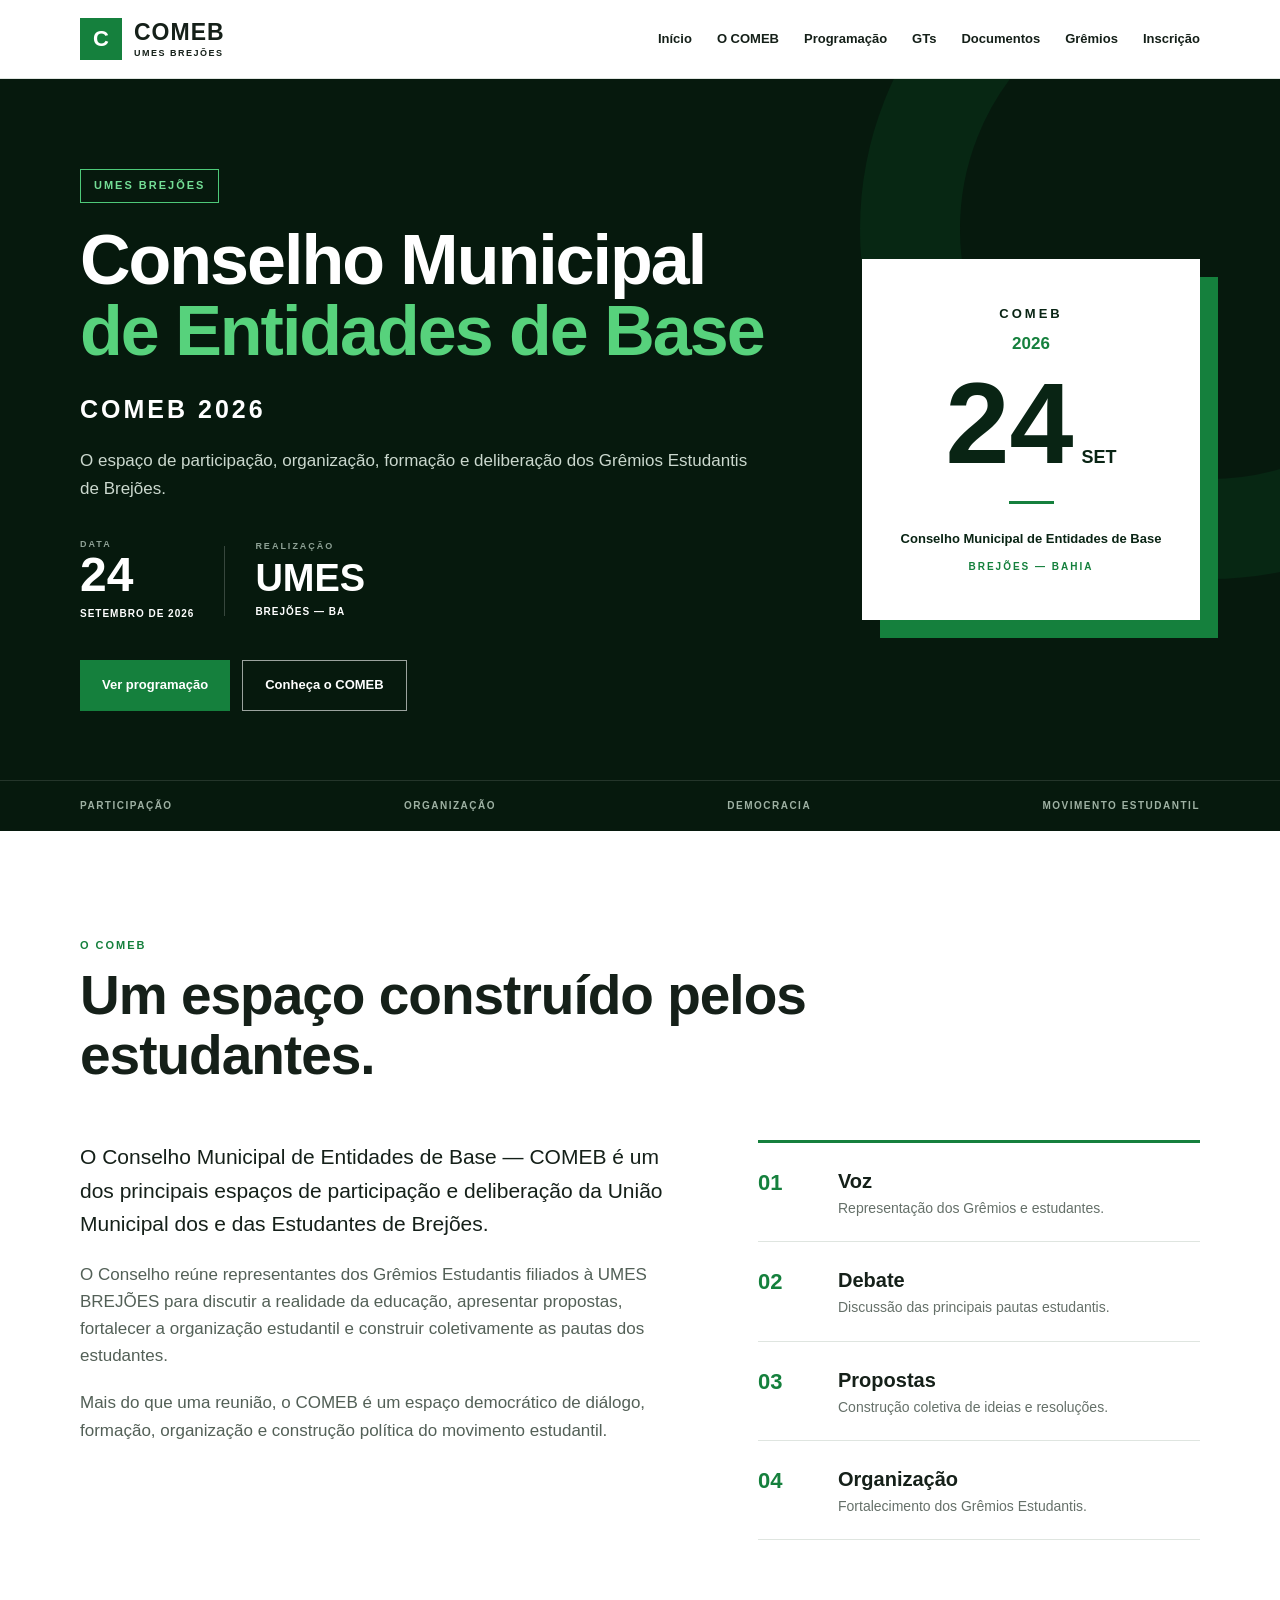
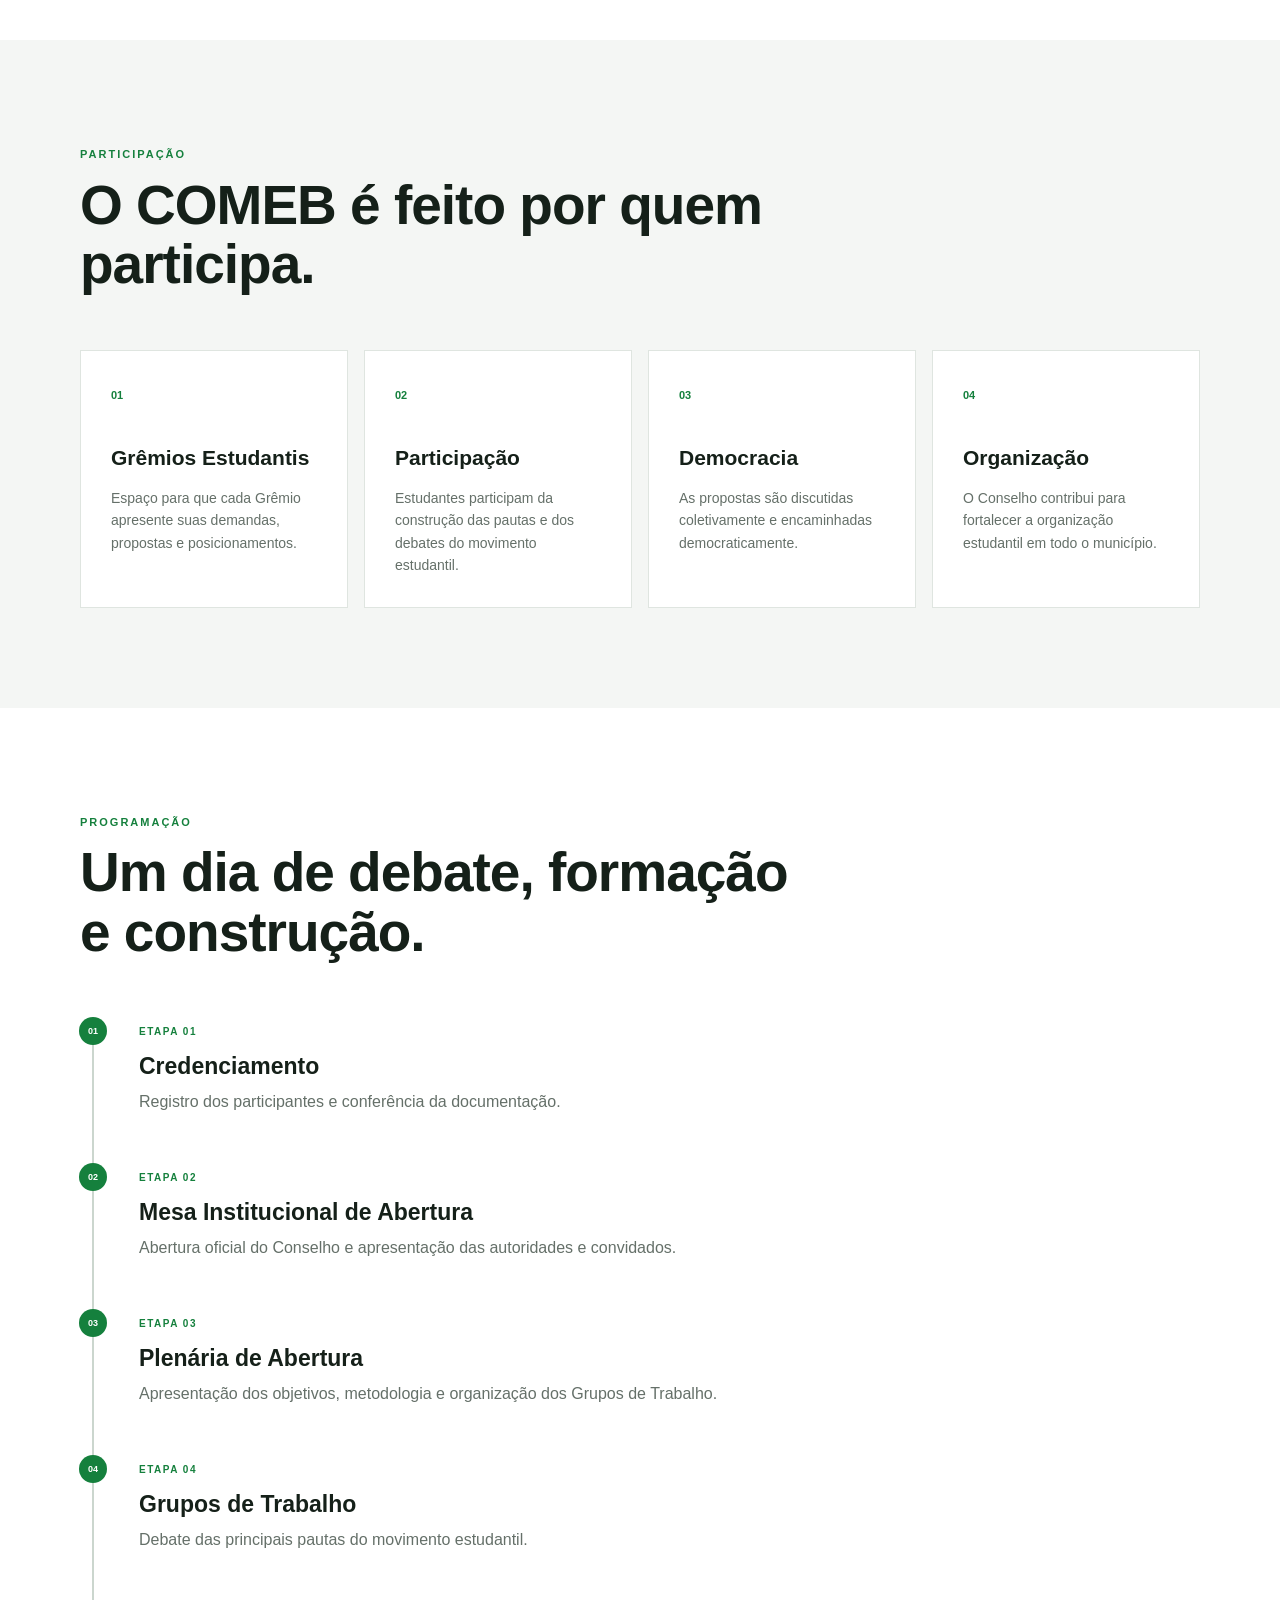
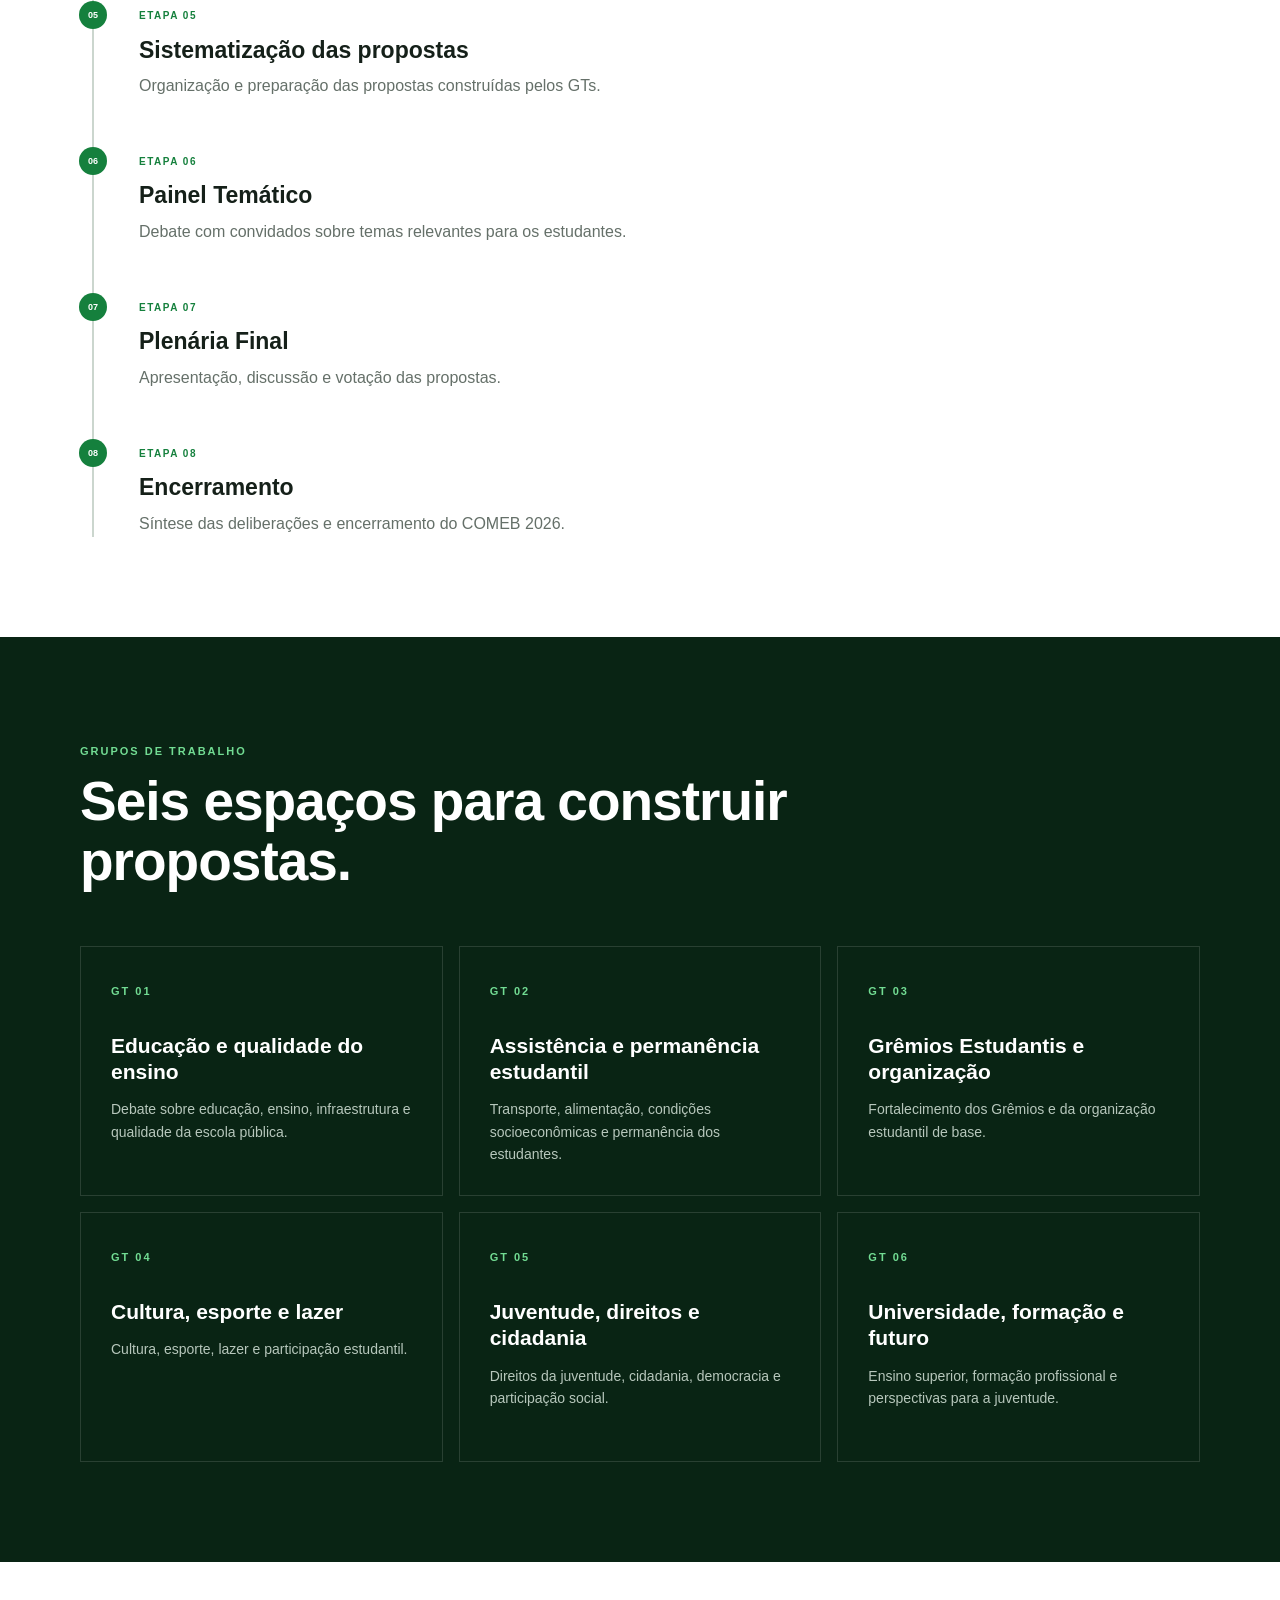
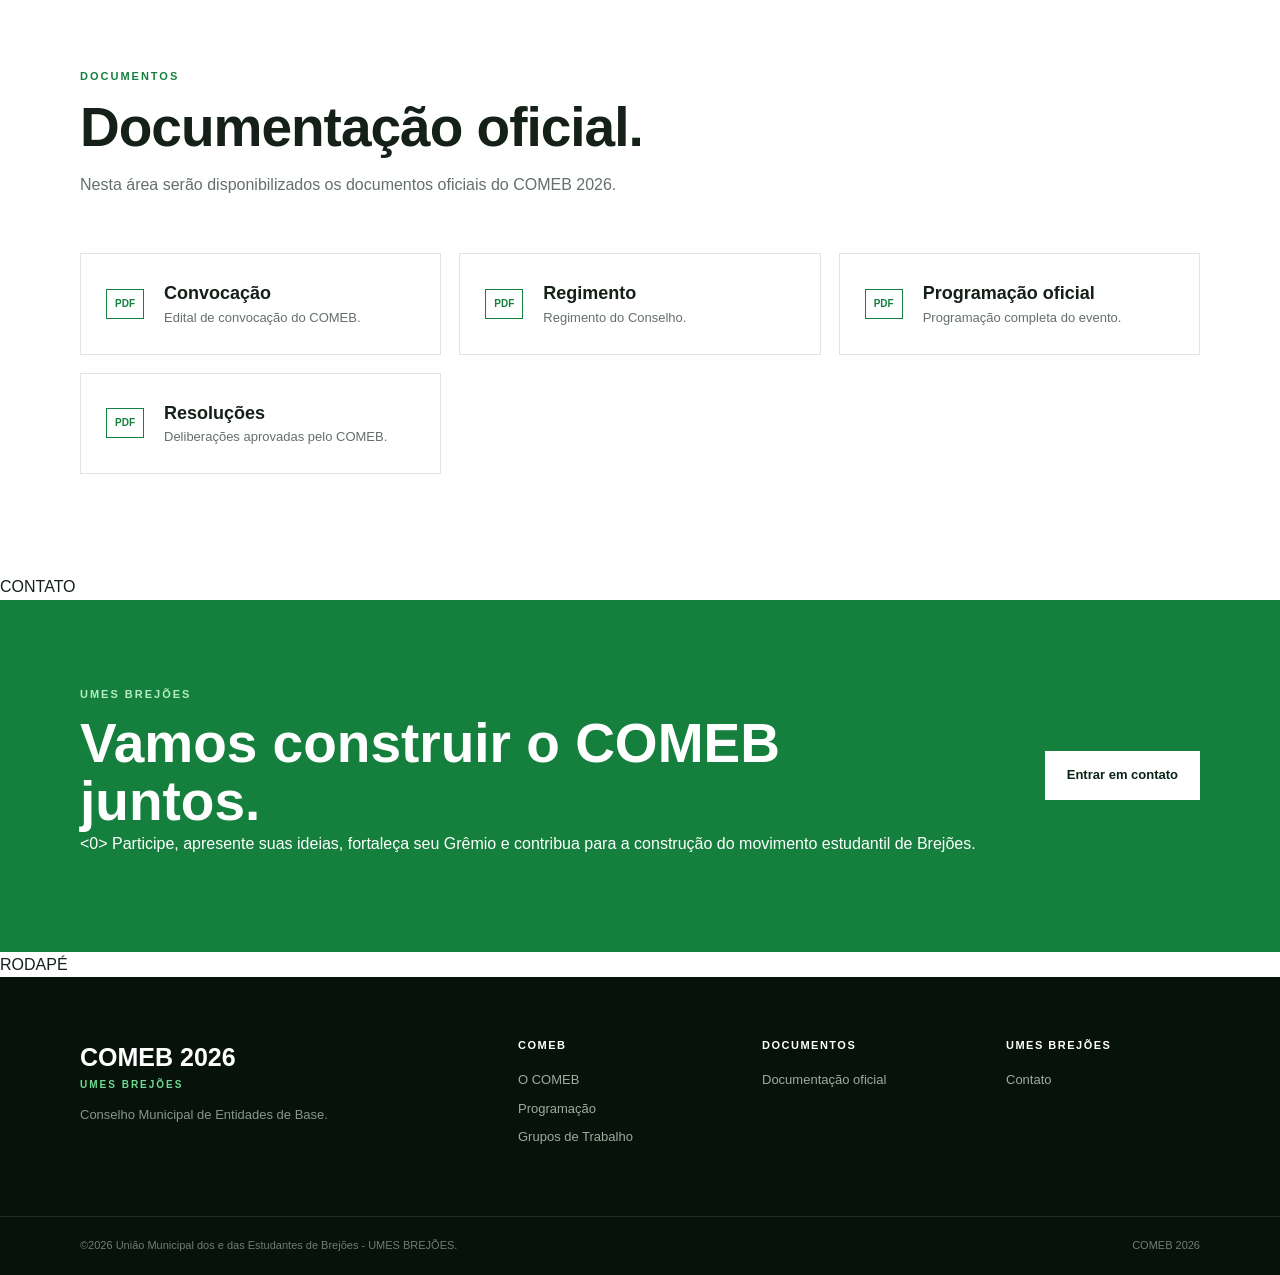
==== commit 5f38a76a: "Update navigation links in index.html" ====
--- a/index.html
+++ b/index.html
@@ -63,29 +63,33 @@
 
         <nav class="navigation" id="nav">
 
-            <a href="#inicio">
-                Início
-            </a>
-
-            <a href="#sobre">
-                O COMEB
-            </a>
-
-            <a href="#programacao">
-                Programação
-            </a>
-
-            <a href="#gts">
-                Grupos de Trabalho
-            </a>
-
-            <a href="#documentos">
-                Documentos
-            </a>
-
-            <a href="#contato">
-                Contato
-            </a>
+    <a href="index.html">
+        Início
+    </a>
+
+    <a href="sobre.html">
+        O COMEB
+    </a>
+
+    <a href="programacao.html">
+        Programação
+    </a>
+
+    <a href="gts.html">
+        GTs
+    </a>
+
+    <a href="documentos.html">
+        Documentos
+    </a>
+
+    <a href="gremios.html">
+        Grêmios
+    </a>
+
+    <a href="inscricao.html">
+        Inscrição
+    </a>
 
         </nav>
 
--- a/style.css
+++ b/style.css
@@ -1,7 +1,3 @@
-/* ==============================
-   RESET
-============================== */
-
 * {
     margin: 0;
     padding: 0;
@@ -14,8 +10,8 @@
 
 body {
     font-family: Arial, Helvetica, sans-serif;
+    color: #152019;
     background: #ffffff;
-    color: #172018;
     line-height: 1.6;
 }
 
@@ -30,349 +26,474 @@
 }
 
 
-/* ==============================
+/* =========================
+   CORES
+========================= */
+
+:root {
+    --green: #15803d;
+    --green-dark: #092414;
+    --green-deep: #06190d;
+    --green-light: #dff2e5;
+    --gray: #f4f6f4;
+    --text: #152019;
+    --muted: #657069;
+    --border: #dfe5e0;
+}
+
+
+/* =========================
    HEADER
-============================== */
+========================= */
 
 .header {
     position: sticky;
     top: 0;
     z-index: 1000;
     background: #ffffff;
-    border-bottom: 1px solid #e5e5e5;
-}
-
-.nav-container {
+    border-bottom: 1px solid var(--border);
+}
+
+.header-content {
     min-height: 78px;
     display: flex;
     align-items: center;
     justify-content: space-between;
 }
 
-.logo {
+.brand {
+    display: flex;
+    align-items: center;
+    gap: 12px;
+}
+
+.brand-symbol {
+    width: 42px;
+    height: 42px;
+    background: var(--green);
+    color: white;
+    display: flex;
+    align-items: center;
+    justify-content: center;
+    font-size: 22px;
+    font-weight: 900;
+}
+
+.brand-text {
     display: flex;
     flex-direction: column;
     line-height: 1;
 }
 
-.logo-comeb {
-    font-size: 26px;
-    font-weight: 900;
-    letter-spacing: 2px;
-}
-
-.logo-umes {
+.brand-text strong {
+    font-size: 23px;
+    letter-spacing: 1px;
+}
+
+.brand-text span {
     margin-top: 5px;
-    font-size: 10px;
-    font-weight: 700;
-    letter-spacing: 1px;
-}
-
-.nav {
-    display: flex;
-    align-items: center;
-    gap: 28px;
-}
-
-.nav a {
-    font-size: 14px;
-    font-weight: 700;
-    transition: 0.2s;
-}
-
-.nav a:hover {
-    color: #16813a;
-}
-
-.menu-toggle {
-    display: none;
-    border: none;
-    background: none;
-    font-size: 28px;
-    cursor: pointer;
-}
-
-
-/* ==============================
-   HERO
-============================== */
-
-.hero {
-    min-height: 650px;
-    display: flex;
-    align-items: center;
-    background: #0b1d12;
-    color: white;
-    position: relative;
-    overflow: hidden;
-}
-
-.hero::after {
-    content: "";
-    position: absolute;
-    width: 500px;
-    height: 500px;
-    border: 70px solid rgba(34, 166, 77, 0.15);
-    border-radius: 50%;
-    right: -180px;
-    top: -120px;
-}
-
-.hero-content {
-    display: grid;
-    grid-template-columns: 1.4fr 0.6fr;
-    gap: 80px;
-    align-items: center;
-    position: relative;
-    z-index: 1;
-}
-
-.badge {
-    display: inline-block;
-    padding: 7px 14px;
-    border: 1px solid #3bbf66;
-    color: #70dc91;
-    font-size: 12px;
+    font-size: 9px;
     font-weight: 800;
     letter-spacing: 1.5px;
+}
+
+.navigation {
+    display: flex;
+    gap: 25px;
+    align-items: center;
+}
+
+.navigation a {
+    font-size: 13px;
+    font-weight: 700;
+}
+
+.navigation a:hover {
+    color: var(--green);
+}
+
+.menu-button {
+    display: none;
+    border: 0;
+    background: transparent;
+    font-size: 28px;
+}
+
+
+/* =========================
+   HERO
+========================= */
+
+.hero {
+    position: relative;
+    min-height: 720px;
+    background: var(--green-deep);
+    color: white;
+    overflow: hidden;
+    display: flex;
+    align-items: center;
+}
+
+.hero-background {
+    position: absolute;
+    width: 700px;
+    height: 700px;
+    border: 100px solid rgba(21,128,61,0.13);
+    border-radius: 50%;
+    right: -280px;
+    top: -200px;
+}
+
+.hero-content {
+    position: relative;
+    z-index: 2;
+    display: grid;
+    grid-template-columns: 1.35fr .65fr;
+    gap: 80px;
+    align-items: center;
+    padding: 90px 0 120px;
+}
+
+.event-tag {
+    display: inline-block;
+    border: 1px solid #4ec979;
+    color: #74df96;
+    padding: 7px 13px;
+    font-size: 11px;
+    font-weight: 900;
+    letter-spacing: 2px;
     margin-bottom: 22px;
 }
 
 .hero h1 {
-    max-width: 700px;
-    font-size: clamp(42px, 6vw, 72px);
-    line-height: 1.05;
+    font-size: clamp(42px, 6vw, 70px);
+    line-height: 1.02;
     letter-spacing: -2px;
 }
 
-.hero-subtitle {
-    margin-top: 20px;
+.hero h1 span {
+    color: #57d27c;
+}
+
+.hero-title {
+    margin-top: 22px;
     font-size: 25px;
     font-weight: 900;
-    color: #57d27a;
-}
-
-.hero-text > p:not(.hero-subtitle) {
+    letter-spacing: 3px;
+}
+
+.hero-description {
     max-width: 680px;
-    margin-top: 20px;
-    color: #d5dfd8;
+    margin-top: 18px;
+    color: #cbd8ce;
     font-size: 17px;
 }
 
+.hero-date {
+    display: flex;
+    align-items: center;
+    gap: 30px;
+    margin-top: 35px;
+}
+
+.hero-date small {
+    display: block;
+    color: #8ea195;
+    font-size: 9px;
+    font-weight: 900;
+    letter-spacing: 2px;
+}
+
+.hero-date strong {
+    display: block;
+    color: white;
+    font-size: 48px;
+    line-height: 1;
+}
+
+.hero-date span {
+    font-size: 10px;
+    font-weight: 900;
+    letter-spacing: 1px;
+}
+
+.date-text {
+    font-size: 38px !important;
+    padding-top: 5px;
+}
+
+.date-separator {
+    width: 1px;
+    height: 70px;
+    background: rgba(255,255,255,.2);
+}
+
 .hero-buttons {
+    display: flex;
+    gap: 12px;
+    flex-wrap: wrap;
     margin-top: 35px;
-    display: flex;
-    flex-wrap: wrap;
-    gap: 14px;
-}
-
-.btn {
+}
+
+.button {
     display: inline-flex;
     justify-content: center;
     align-items: center;
-    padding: 14px 23px;
+    padding: 14px 22px;
     font-weight: 800;
-    transition: 0.2s;
-}
-
-.btn-primary {
-    background: #24a64e;
+    font-size: 13px;
+    transition: .2s;
+}
+
+.button-primary {
+    background: var(--green);
     color: white;
 }
 
-.btn-primary:hover {
-    background: #1c8d41;
-}
-
-.btn-outline {
-    border: 1px solid #ffffff;
+.button-primary:hover {
+    background: #1b9b4b;
+}
+
+.button-secondary {
+    border: 1px solid rgba(255,255,255,.6);
     color: white;
 }
 
-.btn-outline:hover {
+.button-secondary:hover {
     background: white;
-    color: #0b1d12;
-}
-
-.hero-card {
+    color: var(--green-dark);
+}
+
+
+/* CARD */
+
+.event-card {
     background: white;
-    color: #0b1d12;
-    padding: 42px 35px;
+    color: var(--green-dark);
+    padding: 45px 35px;
     text-align: center;
-    box-shadow: 20px 20px 0 #16813a;
-}
-
-.hero-card span {
-    display: block;
+    box-shadow: 18px 18px 0 var(--green);
+}
+
+.event-card-top {
     font-size: 13px;
     font-weight: 900;
-    letter-spacing: 2px;
-}
-
-.hero-card strong {
-    display: block;
-    font-size: 110px;
-    line-height: 1;
-    margin-top: 12px;
-}
-
-.hero-card small {
+    letter-spacing: 3px;
+}
+
+.event-card-year {
+    color: var(--green);
     font-size: 17px;
     font-weight: 900;
-    letter-spacing: 4px;
-}
-
-.hero-card-line {
-    width: 50px;
+    margin-top: 5px;
+}
+
+.event-card-date {
+    display: flex;
+    align-items: baseline;
+    justify-content: center;
+    gap: 8px;
+    margin-top: 15px;
+}
+
+.event-card-date strong {
+    font-size: 115px;
+    line-height: .9;
+}
+
+.event-card-date span {
+    font-size: 18px;
+    font-weight: 900;
+}
+
+.event-card-line {
+    width: 45px;
     height: 3px;
-    background: #24a64e;
+    background: var(--green);
     margin: 25px auto;
 }
 
-.hero-card p {
+.event-card p {
     font-size: 13px;
     font-weight: 700;
 }
 
-
-/* ==============================
+.event-card-location {
+    display: block;
+    margin-top: 10px;
+    color: var(--green);
+    font-size: 10px;
+    font-weight: 900;
+    letter-spacing: 2px;
+}
+
+.hero-bottom {
+    position: absolute;
+    z-index: 3;
+    bottom: 0;
+    left: 0;
+    width: 100%;
+    border-top: 1px solid rgba(255,255,255,.12);
+}
+
+.hero-bottom .container {
+    display: flex;
+    justify-content: space-between;
+    padding: 17px 0;
+}
+
+.hero-bottom span {
+    font-size: 10px;
+    font-weight: 900;
+    letter-spacing: 1.5px;
+    color: #9eb1a3;
+}
+
+
+/* =========================
    SECTIONS
-============================== */
+========================= */
 
 .section {
     padding: 100px 0;
 }
 
-.section-light {
-    background: #f4f7f4;
-}
-
-.section-dark {
-    background: #0b1d12;
+.section-gray {
+    background: var(--gray);
+}
+
+.section-header {
+    max-width: 750px;
+    margin-bottom: 55px;
+}
+
+.section-header.light {
     color: white;
 }
 
-.section-heading {
-    max-width: 760px;
-    margin-bottom: 55px;
-}
-
-.section-label {
+.section-tag {
     display: inline-block;
-    color: #16813a;
-    font-size: 12px;
+    color: var(--green);
+    font-size: 11px;
     font-weight: 900;
     letter-spacing: 2px;
     margin-bottom: 12px;
 }
 
-.section-heading h2 {
-    font-size: clamp(34px, 5vw, 52px);
-    line-height: 1.1;
-}
-
-.section-heading p {
+.section-header.light .section-tag {
+    color: #72dc93;
+}
+
+.section-header h2 {
+    font-size: clamp(35px, 5vw, 55px);
+    line-height: 1.08;
+    letter-spacing: -1px;
+}
+
+.section-header p {
+    color: var(--muted);
     margin-top: 15px;
-    color: #657068;
-}
-
-.heading-light .section-label {
-    color: #62d982;
-}
-
-.heading-light h2 {
-    color: white;
-}
-
-
-/* ==============================
-   ABOUT
-============================== */
-
-.about-grid {
+}
+
+
+/* =========================
+   SOBRE
+========================= */
+
+.about-layout {
     display: grid;
-    grid-template-columns: 1.2fr 0.8fr;
-    gap: 70px;
-    align-items: start;
+    grid-template-columns: 1.15fr .85fr;
+    gap: 80px;
+}
+
+.about-text {
+    color: #536057;
+    font-size: 17px;
 }
 
 .about-text p {
     margin-bottom: 20px;
-    color: #4f5c52;
-    font-size: 17px;
-}
-
-.info-box {
-    border-top: 4px solid #16813a;
-}
-
-.info-item {
-    display: flex;
+}
+
+.about-text .lead {
+    color: var(--text);
+    font-size: 21px;
+    font-weight: 500;
+}
+
+.about-numbers {
+    border-top: 3px solid var(--green);
+}
+
+.number-item {
+    display: grid;
+    grid-template-columns: 60px 1fr;
     gap: 20px;
-    align-items: center;
-    padding: 20px 0;
-    border-bottom: 1px solid #ddd;
-}
-
-.info-item strong {
-    font-size: 24px;
-    color: #16813a;
-}
-
-.info-item span {
-    font-weight: 700;
-}
-
-
-/* ==============================
-   CARDS
-============================== */
-
-.cards {
+    padding: 22px 0;
+    border-bottom: 1px solid var(--border);
+}
+
+.number-item strong {
+    color: var(--green);
+    font-size: 22px;
+}
+
+.number-item h3 {
+    font-size: 20px;
+}
+
+.number-item p {
+    color: var(--muted);
+    font-size: 14px;
+}
+
+
+/* =========================
+   FEATURES
+========================= */
+
+.feature-grid {
     display: grid;
     grid-template-columns: repeat(4, 1fr);
-    gap: 18px;
-}
-
-.card {
+    gap: 16px;
+}
+
+.feature-card {
     background: white;
+    border: 1px solid var(--border);
     padding: 30px;
-    border: 1px solid #e1e6e2;
-    min-height: 230px;
-}
-
-.card-number {
-    font-size: 13px;
-    font-weight: 900;
-    color: #16813a;
-    margin-bottom: 35px;
-}
-
-.card h3 {
+    min-height: 245px;
+}
+
+.feature-card > span {
+    color: var(--green);
+    font-size: 11px;
+    font-weight: 900;
+}
+
+.feature-card h3 {
+    margin: 35px 0 12px;
     font-size: 21px;
-    margin-bottom: 12px;
-}
-
-.card p {
-    color: #647067;
-}
-
-
-/* ==============================
+}
+
+.feature-card p {
+    color: var(--muted);
+    font-size: 14px;
+}
+
+
+/* =========================
    TIMELINE
-============================== */
+========================= */
 
 .timeline {
-    border-left: 2px solid #b9c9bd;
+    border-left: 2px solid #cbd6ce;
     margin-left: 12px;
 }
 
 .timeline-item {
     position: relative;
-    display: grid;
-    grid-template-columns: 80px 1fr;
-    gap: 20px;
-    padding: 0 0 50px 35px;
+    padding: 0 0 48px 45px;
 }
 
 .timeline-item:last-child {
@@ -381,220 +502,277 @@
 
 .timeline-number {
     position: absolute;
-    left: -14px;
+    left: -15px;
     top: 0;
-    width: 27px;
-    height: 27px;
+    width: 28px;
+    height: 28px;
     border-radius: 50%;
-    background: #16813a;
+    background: var(--green);
     color: white;
     display: flex;
     align-items: center;
     justify-content: center;
+    font-size: 9px;
+    font-weight: 900;
+}
+
+.timeline-content > span {
+    color: var(--green);
     font-size: 10px;
     font-weight: 900;
-}
-
-.timeline-item h3 {
-    font-size: 22px;
-}
-
-.timeline-item p {
-    margin-top: 6px;
-    color: #657068;
-}
-
-
-/* ==============================
-   GT
-============================== */
+    letter-spacing: 1.5px;
+}
+
+.timeline-content h3 {
+    margin-top: 5px;
+    font-size: 23px;
+}
+
+.timeline-content p {
+    color: var(--muted);
+    margin-top: 5px;
+}
+
+
+/* =========================
+   GTS
+========================= */
+
+.section-green {
+    background: var(--green-dark);
+}
 
 .gt-grid {
     display: grid;
     grid-template-columns: repeat(3, 1fr);
-    gap: 18px;
+    gap: 16px;
 }
 
 .gt-card {
-    border: 1px solid rgba(255,255,255,0.15);
     padding: 30px;
-    min-height: 240px;
+    min-height: 250px;
+    border: 1px solid rgba(255,255,255,.13);
 }
 
 .gt-card > span {
-    font-size: 12px;
-    font-weight: 900;
-    color: #62d982;
+    color: #72dc93;
+    font-size: 11px;
+    font-weight: 900;
     letter-spacing: 2px;
 }
 
 .gt-card h3 {
+    margin: 30px 0 13px;
+    color: white;
     font-size: 21px;
-    margin: 30px 0 12px;
+    line-height: 1.25;
 }
 
 .gt-card p {
-    color: #bdc9c0;
-}
-
-
-/* ==============================
+    color: #b7c7bc;
+    font-size: 14px;
+}
+
+
+/* =========================
    DOCUMENTOS
-============================== */
-
-.document-grid {
+========================= */
+
+.documents-grid {
     display: grid;
     grid-template-columns: repeat(2, 1fr);
     gap: 15px;
 }
 
-.document-card {
-    display: flex;
+.document {
+    display: flex;
+    align-items: center;
     gap: 20px;
-    align-items: center;
     padding: 25px;
-    border: 1px solid #dfe5e0;
-    transition: 0.2s;
-}
-
-.document-card:hover {
-    border-color: #16813a;
+    border: 1px solid var(--border);
+    transition: .2s;
+}
+
+.document:hover {
+    border-color: var(--green);
     transform: translateY(-2px);
 }
 
-.document-card > span {
-    font-size: 11px;
-    font-weight: 900;
-    color: #16813a;
-    border: 1px solid #16813a;
-    padding: 7px;
-}
-
-.document-card h3 {
+.document > span {
+    color: var(--green);
+    border: 1px solid var(--green);
+    padding: 6px 8px;
+    font-size: 10px;
+    font-weight: 900;
+}
+
+.document h3 {
     font-size: 18px;
 }
 
-.document-card p {
-    color: #6a746d;
-    font-size: 14px;
-}
-
-
-/* ==============================
+.document p {
+    color: var(--muted);
+    font-size: 13px;
+}
+
+
+/* =========================
    CONTATO
-============================== */
-
-.contact-section {
-    background: #16813a;
+========================= */
+
+.contact {
+    padding: 80px 0;
+    background: var(--green);
     color: white;
-    padding: 80px 0;
 }
 
 .contact-content {
     display: flex;
+    align-items: center;
     justify-content: space-between;
-    align-items: center;
     gap: 50px;
 }
 
-.contact-content h2 {
+.contact .section-tag {
+    color: #b4edc5;
+}
+
+.contact h2 {
     max-width: 700px;
-    font-size: clamp(32px, 5vw, 52px);
-    line-height: 1.1;
-}
-
-.contact-content p {
+    font-size: clamp(35px, 5vw, 55px);
+    line-height: 1.05;
+}
+
+.contact p {
     max-width: 650px;
     margin-top: 15px;
-    color: #dcefe2;
-}
-
-.contact-section .section-label {
-    color: #a6eab9;
-}
-
-.btn-light {
+    color: #ddf2e3;
+}
+
+.button-white {
     background: white;
-    color: #0b1d12;
+    color: var(--green-dark);
     white-space: nowrap;
 }
 
-.btn-light:hover {
-    background: #e8f2eb;
-}
-
-
-/* ==============================
+
+/* =========================
    FOOTER
-============================== */
+========================= */
 
 .footer {
-    background: #07140c;
+    background: #06120a;
     color: white;
-    padding-top: 50px;
-}
-
-.footer-content {
+}
+
+.footer-main {
     display: grid;
-    grid-template-columns: 1fr 1fr;
+    grid-template-columns: 2fr 1fr 1fr 1fr;
     gap: 50px;
-    padding-bottom: 45px;
-}
-
-.footer strong {
-    font-size: 17px;
-}
-
-.footer p {
-    margin-top: 7px;
-    color: #9ba89f;
-    font-size: 14px;
+    padding: 60px 0;
+}
+
+.footer-brand {
+    display: flex;
+    flex-direction: column;
+}
+
+.footer-brand strong {
+    font-size: 25px;
+}
+
+.footer-brand span {
+    color: #6fda90;
+    font-size: 10px;
+    font-weight: 900;
+    letter-spacing: 2px;
+}
+
+.footer-main p {
+    color: #87968c;
+    font-size: 13px;
+    margin-top: 12px;
+}
+
+.footer-main h3 {
+    font-size: 11px;
+    letter-spacing: 1.5px;
+    margin-bottom: 15px;
+}
+
+.footer-main a {
+    display: block;
+    color: #9dac9f;
+    font-size: 13px;
+    margin-bottom: 8px;
+}
+
+.footer-main a:hover {
+    color: white;
 }
 
 .footer-bottom {
-    border-top: 1px solid rgba(255,255,255,0.1);
-    text-align: center;
-    padding: 20px;
-}
-
-
-/* ==============================
+    border-top: 1px solid rgba(255,255,255,.1);
+}
+
+.footer-bottom .container {
+    display: flex;
+    justify-content: space-between;
+    padding: 20px 0;
+}
+
+.footer-bottom p,
+.footer-bottom span {
+    color: #6f7d74;
+    font-size: 11px;
+}
+
+
+/* =========================
    RESPONSIVO
-============================== */
+========================= */
 
 @media (max-width: 900px) {
 
-    .nav {
+    .navigation {
+        display: none;
         position: absolute;
         top: 78px;
         left: 0;
         right: 0;
-        display: none;
+        background: white;
         flex-direction: column;
         align-items: flex-start;
-        background: white;
         padding: 25px 4%;
-        border-bottom: 1px solid #ddd;
-    }
-
-    .nav.active {
+        border-bottom: 1px solid var(--border);
+    }
+
+    .navigation.active {
         display: flex;
     }
 
-    .menu-toggle {
+    .menu-button {
         display: block;
     }
 
     .hero-content {
         grid-template-columns: 1fr;
-        gap: 60px;
+        gap: 65px;
     }
 
     .hero {
-        padding: 90px 0;
-    }
-
-    .cards {
+        padding-bottom: 70px;
+    }
+
+    .hero-bottom {
+        display: none;
+    }
+
+    .about-layout {
+        grid-template-columns: 1fr;
+    }
+
+    .feature-grid {
         grid-template-columns: repeat(2, 1fr);
     }
 
@@ -602,53 +780,1161 @@
         grid-template-columns: repeat(2, 1fr);
     }
 
-    .about-grid {
+    .footer-main {
+        grid-template-columns: 1fr 1fr;
+    }
+
+}
+
+
+@media (max-width: 600px) {
+
+    .section {
+        padding: 70px 0;
+    }
+
+    .hero-content {
+        padding: 70px 0;
+    }
+
+    .hero h1 {
+        font-size: 43px;
+    }
+
+    .hero-date {
+        gap: 18px;
+    }
+
+    .hero-date strong {
+        font-size: 38px;
+    }
+
+    .date-text {
+        font-size: 29px !important;
+    }
+
+    .event-card {
+        box-shadow: 10px 10px 0 var(--green);
+    }
+
+    .event-card-date strong {
+        font-size: 85px;
+    }
+
+    .feature-grid,
+    .gt-grid,
+    .documents-grid,
+    .footer-main {
         grid-template-columns: 1fr;
+    }
+
+    .hero-buttons {
+        flex-direction: column;
+    }
+
+    .button {
+        width: 100%;
     }
 
     .contact-content {
         flex-direction: column;
         align-items: flex-start;
     }
+
+    .footer-bottom .container {
+        flex-direction: column;
+        gap: 8px;
+    }
+
+}
+
+/* =========================
+   PROGRAMAÇÃO COMPLETA
+========================= */
+
+.program-date {
+    background: var(--green);
+    color: white;
+}
+
+.program-date-content {
+    min-height: 110px;
+    display: flex;
+    align-items: center;
+    justify-content: space-between;
+    gap: 30px;
+}
+
+.program-date-content div {
+    display: flex;
+    flex-direction: column;
+}
+
+.program-date-content span {
+    color: #b6ebc5;
+    font-size: 10px;
+    font-weight: 900;
+    letter-spacing: 2px;
+}
+
+.program-date-content strong {
+    margin-top: 5px;
+    font-size: 20px;
+}
+
+
+/* LISTA */
+
+.full-program {
+    border-top: 2px solid var(--green);
+}
+
+.program-item {
+    display: grid;
+    grid-template-columns: 90px 1fr;
+    gap: 30px;
+    padding: 35px 0;
+    border-bottom: 1px solid var(--border);
+}
+
+.program-number {
+    color: var(--green);
+    font-size: 28px;
+    font-weight: 900;
+}
+
+.program-info > span {
+    color: var(--green);
+    font-size: 10px;
+    font-weight: 900;
+    letter-spacing: 1.5px;
+}
+
+.program-info h3 {
+    margin-top: 6px;
+    font-size: 25px;
+}
+
+.program-info p {
+    max-width: 750px;
+    margin-top: 8px;
+    color: var(--muted);
+    font-size: 15px;
+}
+
+.program-link {
+    display: inline-block;
+    margin-top: 15px;
+    color: var(--green);
+    font-size: 13px;
+    font-weight: 900;
+}
+
+
+/* CULTURA */
+
+.program-item.cultural {
+    background: #f0f8f2;
+    margin: 0 -25px;
+    padding-left: 25px;
+    padding-right: 25px;
+}
+
+.cultural-tags {
+    display: flex;
+    flex-wrap: wrap;
+    gap: 8px;
+    margin-top: 18px;
+}
+
+.cultural-tags span {
+    border: 1px solid #9ac8a8;
+    color: var(--green);
+    padding: 5px 10px;
+    font-size: 10px;
+    font-weight: 800;
+}
+
+
+/* =========================
+   BLOCO CULTURAL
+========================= */
+
+.culture-box {
+    display: grid;
+    grid-template-columns: 1fr 250px;
+    align-items: center;
+    gap: 50px;
+    background: var(--green-dark);
+    color: white;
+    padding: 55px;
+}
+
+.culture-box strong {
+    color: #70dc91;
+    font-size: 11px;
+    letter-spacing: 2px;
+}
+
+.culture-box h3 {
+    margin-top: 15px;
+    font-size: clamp(30px, 4vw, 45px);
+    line-height: 1.1;
+}
+
+.culture-box p {
+    max-width: 650px;
+    margin-top: 15px;
+    color: #c1cec5;
+}
+
+.culture-symbol {
+    width: 170px;
+    height: 170px;
+    border: 1px solid rgba(255,255,255,.2);
+    display: flex;
+    align-items: center;
+    justify-content: center;
+    font-size: 70px;
+    color: #64d687;
+    margin: auto;
+}
+
+
+/* =========================
+   RESPONSIVO
+========================= */
+
+@media (max-width: 700px) {
+
+    .program-date-content {
+        padding: 25px 0;
+        flex-direction: column;
+        align-items: flex-start;
+    }
+
+    .program-item {
+        grid-template-columns: 55px 1fr;
+        gap: 15px;
+        padding: 28px 0;
+    }
+
+    .program-number {
+        font-size: 22px;
+    }
+
+    .program-info h3 {
+        font-size: 21px;
+    }
+
+    .program-item.cultural {
+        margin: 0 -10px;
+        padding-left: 15px;
+        padding-right: 15px;
+    }
+
+    .culture-box {
+        grid-template-columns: 1fr;
+        padding: 35px 25px;
+    }
+
+    .culture-symbol {
+        width: 100px;
+        height: 100px;
+        font-size: 45px;
+    }
+
+}
+
+/* =========================
+   PÁGINA DOS GTS
+========================= */
+
+.gt-full-card {
+    display: grid;
+    grid-template-columns: 120px 1fr;
+    gap: 45px;
+    padding: 55px 0;
+    border-top: 1px solid var(--border);
+}
+
+.gt-full-card:first-of-type {
+    border-top: 3px solid var(--green);
+}
+
+.gt-full-number {
+    color: var(--green);
+    font-size: 42px;
+    font-weight: 900;
+    line-height: 1;
+}
+
+.gt-full-content > span {
+    color: var(--green);
+    font-size: 11px;
+    font-weight: 900;
+    letter-spacing: 2px;
+}
+
+.gt-full-content h2 {
+    margin-top: 8px;
+    font-size: clamp(28px, 4vw, 42px);
+    line-height: 1.1;
+}
+
+.gt-full-content > p {
+    max-width: 750px;
+    margin-top: 18px;
+    color: var(--muted);
+    font-size: 16px;
+}
+
+.gt-full-content h3 {
+    margin-top: 30px;
+    font-size: 15px;
+}
+
+.gt-full-content ul {
+    max-width: 750px;
+    margin-top: 12px;
+    padding-left: 20px;
+    color: var(--muted);
+}
+
+.gt-full-content li {
+    margin-bottom: 7px;
+}
+
+
+/* =========================
+   PROCESSO DOS GTS
+========================= */
+
+.gt-process {
+    display: grid;
+    grid-template-columns: repeat(4, 1fr);
+    gap: 15px;
+}
+
+.gt-process-item {
+    background: white;
+    border: 1px solid var(--border);
+    padding: 30px;
+    min-height: 230px;
+}
+
+.gt-process-item strong {
+    color: var(--green);
+    font-size: 13px;
+}
+
+.gt-process-item h3 {
+    margin-top: 30px;
+    font-size: 21px;
+}
+
+.gt-process-item p {
+    margin-top: 10px;
+    color: var(--muted);
+    font-size: 14px;
+}
+
+
+/* =========================
+   RESPONSIVO
+========================= */
+
+@media (max-width: 800px) {
+
+    .gt-full-card {
+        grid-template-columns: 70px 1fr;
+        gap: 20px;
+        padding: 40px 0;
+    }
+
+    .gt-full-number {
+        font-size: 30px;
+    }
+
+    .gt-process {
+        grid-template-columns: repeat(2, 1fr);
+    }
+
 }
 
 
 @media (max-width: 600px) {
 
-    .section {
-        padding: 70px 0;
-    }
-
-    .hero h1 {
-        font-size: 43px;
-    }
-
-    .hero-card {
-        padding: 30px;
-    }
-
-    .hero-card strong {
-        font-size: 85px;
-    }
-
-    .cards,
-    .gt-grid,
-    .document-grid,
-    .footer-content {
+    .gt-full-card {
         grid-template-columns: 1fr;
-    }
-
-    .timeline-item {
+        gap: 18px;
+    }
+
+    .gt-process {
         grid-template-columns: 1fr;
-        padding-left: 30px;
-    }
-
-    .hero-buttons {
+    }
+
+}
+
+/* =========================
+   DOCUMENTOS
+========================= */
+
+.document-notice {
+    background: #edf7f0;
+    border-bottom: 1px solid #cfe4d5;
+}
+
+.document-notice-content {
+    display: flex;
+    align-items: center;
+    gap: 18px;
+    padding: 25px 0;
+}
+
+.document-notice-icon {
+    width: 42px;
+    height: 42px;
+    flex-shrink: 0;
+    border: 2px solid var(--green);
+    border-radius: 50%;
+    display: flex;
+    align-items: center;
+    justify-content: center;
+    color: var(--green);
+    font-weight: 900;
+}
+
+.document-notice strong {
+    font-size: 15px;
+}
+
+.document-notice p {
+    margin-top: 4px;
+    color: var(--muted);
+    font-size: 13px;
+}
+
+
+/* =========================
+   CARDS DE DOCUMENTOS
+========================= */
+
+.documents-grid {
+    display: grid;
+    grid-template-columns: repeat(3, 1fr);
+    gap: 18px;
+}
+
+.document-card {
+    border: 1px solid var(--border);
+    background: white;
+    padding: 28px;
+    transition: transform .2s ease, border-color .2s ease;
+}
+
+.document-card:hover {
+    transform: translateY(-4px);
+    border-color: var(--green);
+}
+
+.document-top {
+    display: flex;
+    justify-content: space-between;
+    align-items: center;
+}
+
+.document-number {
+    color: var(--green);
+    font-size: 12px;
+    font-weight: 900;
+}
+
+.document-type {
+    font-size: 9px;
+    font-weight: 900;
+    letter-spacing: 1px;
+    border: 1px solid var(--border);
+    padding: 5px 8px;
+}
+
+.document-icon {
+    width: 48px;
+    height: 55px;
+    margin-top: 35px;
+    display: flex;
+    align-items: center;
+    justify-content: center;
+    border: 2px solid var(--green);
+    color: var(--green);
+    font-size: 10px;
+    font-weight: 900;
+}
+
+.document-card h3 {
+    margin-top: 22px;
+    font-size: 20px;
+    line-height: 1.2;
+}
+
+.document-card p {
+    margin-top: 10px;
+    color: var(--muted);
+    font-size: 14px;
+    line-height: 1.6;
+}
+
+.document-button {
+    display: inline-block;
+    margin-top: 22px;
+    color: var(--green);
+    font-size: 12px;
+    font-weight: 900;
+}
+
+
+/* =========================
+   DOCUMENTOS INSTITUCIONAIS
+========================= */
+
+.institutional-documents {
+    border-top: 2px solid var(--green);
+}
+
+.institutional-document {
+    display: flex;
+    justify-content: space-between;
+    align-items: center;
+    gap: 30px;
+    padding: 28px 0;
+    border-bottom: 1px solid var(--border);
+}
+
+.institutional-document > div {
+    flex: 1;
+}
+
+.institutional-document span {
+    color: var(--green);
+    font-size: 11px;
+    font-weight: 900;
+}
+
+.institutional-document h3 {
+    margin-top: 7px;
+    font-size: 20px;
+}
+
+.institutional-document p {
+    margin-top: 5px;
+    color: var(--muted);
+    font-size: 14px;
+}
+
+.institutional-document a {
+    color: var(--green);
+    font-size: 12px;
+    font-weight: 900;
+    white-space: nowrap;
+}
+
+
+/* =========================
+   PUBLICAÇÃO
+========================= */
+
+.publication-box {
+    display: grid;
+    grid-template-columns: 1fr 220px;
+    gap: 50px;
+    align-items: center;
+    background: var(--green-dark);
+    color: white;
+    padding: 55px;
+}
+
+.publication-box h2 {
+    max-width: 700px;
+    margin-top: 12px;
+    font-size: clamp(30px, 4vw, 45px);
+    line-height: 1.1;
+}
+
+.publication-box p {
+    max-width: 700px;
+    margin-top: 18px;
+    color: #c5d2c9;
+}
+
+.publication-mark {
+    width: 170px;
+    height: 170px;
+    border: 1px solid rgba(255,255,255,.2);
+    display: flex;
+    flex-direction: column;
+    justify-content: center;
+    align-items: center;
+    margin: auto;
+    font-size: 27px;
+    font-weight: 900;
+    letter-spacing: 2px;
+}
+
+.publication-mark small {
+    margin-top: 5px;
+    color: #65d786;
+    font-size: 13px;
+    letter-spacing: 3px;
+}
+
+
+/* =========================
+   RESPONSIVO
+========================= */
+
+@media (max-width: 850px) {
+
+    .documents-grid {
+        grid-template-columns: repeat(2, 1fr);
+    }
+
+    .publication-box {
+        grid-template-columns: 1fr;
+    }
+
+}
+
+
+@media (max-width: 600px) {
+
+    .documents-grid {
+        grid-template-columns: 1fr;
+    }
+
+    .document-notice-content {
+        align-items: flex-start;
+    }
+
+    .institutional-document {
+        align-items: flex-start;
         flex-direction: column;
-        align-items: stretch;
-    }
-
-    .btn {
-        width: 100%;
-    }
-  }
+        gap: 15px;
+    }
+
+    .publication-box {
+        padding: 35px 25px;
+    }
+
+}
+
+/* =========================
+   GRÊMIOS
+========================= */
+
+.gremio-highlight {
+    display: grid;
+    grid-template-columns: 120px 1fr;
+    gap: 45px;
+    background: var(--green-dark);
+    color: white;
+    padding: 55px;
+}
+
+.gremio-highlight-number {
+    color: #65d786;
+    font-size: 42px;
+    font-weight: 900;
+}
+
+.gremio-highlight span {
+    color: #65d786;
+    font-size: 11px;
+    font-weight: 900;
+    letter-spacing: 2px;
+}
+
+.gremio-highlight h3 {
+    margin-top: 10px;
+    font-size: clamp(30px, 4vw, 45px);
+    line-height: 1.1;
+}
+
+.gremio-highlight p {
+    max-width: 700px;
+    margin-top: 18px;
+    color: #c5d2c9;
+}
+
+
+/* =========================
+   PARTICIPAÇÃO
+========================= */
+
+.participation-grid {
+    display: grid;
+    grid-template-columns: repeat(3, 1fr);
+    gap: 18px;
+}
+
+.participation-card {
+    background: white;
+    border: 1px solid var(--border);
+    padding: 32px;
+}
+
+.participation-card > span {
+    color: var(--green);
+    font-size: 12px;
+    font-weight: 900;
+}
+
+.participation-card h3 {
+    margin-top: 28px;
+    font-size: 22px;
+}
+
+.participation-card p {
+    margin-top: 10px;
+    color: var(--muted);
+    font-size: 14px;
+    line-height: 1.6;
+}
+
+
+/* =========================
+   PASSOS
+========================= */
+
+.steps {
+    border-top: 2px solid var(--green);
+}
+
+.step {
+    display: grid;
+    grid-template-columns: 90px 1fr;
+    gap: 25px;
+    padding: 30px 0;
+    border-bottom: 1px solid var(--border);
+}
+
+.step-number {
+    color: var(--green);
+    font-size: 25px;
+    font-weight: 900;
+}
+
+.step h3 {
+    font-size: 20px;
+}
+
+.step p {
+    max-width: 700px;
+    margin-top: 7px;
+    color: var(--muted);
+    font-size: 14px;
+}
+
+
+/* =========================
+   ESCOLA SEM GRÊMIO
+========================= */
+
+.no-gremio {
+    display: grid;
+    grid-template-columns: 1fr 250px;
+    gap: 60px;
+    align-items: center;
+}
+
+.no-gremio h2 {
+    max-width: 700px;
+    margin-top: 12px;
+    font-size: clamp(30px, 4vw, 45px);
+    line-height: 1.1;
+}
+
+.no-gremio p {
+    max-width: 700px;
+    margin-top: 15px;
+    color: var(--muted);
+}
+
+.no-gremio-mark {
+    width: 190px;
+    height: 190px;
+    border: 2px solid var(--green);
+    display: flex;
+    flex-direction: column;
+    justify-content: center;
+    align-items: center;
+    margin: auto;
+}
+
+.no-gremio-mark strong {
+    color: var(--green);
+    font-size: 22px;
+    letter-spacing: 2px;
+}
+
+.no-gremio-mark span {
+    margin-top: 8px;
+    font-size: 11px;
+    font-weight: 900;
+    letter-spacing: 2px;
+}
+
+
+/* =========================
+   LISTA DE GRÊMIOS
+========================= */
+
+.gremios-list {
+    border-top: 2px solid var(--green);
+}
+
+.gremio-list-empty {
+    text-align: center;
+    padding: 70px 20px;
+    border-bottom: 1px solid var(--border);
+}
+
+.gremio-list-empty span {
+    color: var(--green);
+    font-size: 11px;
+    font-weight: 900;
+    letter-spacing: 2px;
+}
+
+.gremio-list-empty h3 {
+    margin-top: 12px;
+    font-size: 28px;
+}
+
+.gremio-list-empty p {
+    max-width: 550px;
+    margin: 10px auto 0;
+    color: var(--muted);
+}
+
+
+/* =========================
+   RESPONSIVO
+========================= */
+
+@media (max-width: 800px) {
+
+    .participation-grid {
+        grid-template-columns: 1fr;
+    }
+
+    .gremio-highlight {
+        grid-template-columns: 70px 1fr;
+        gap: 20px;
+        padding: 40px 25px;
+    }
+
+    .no-gremio {
+        grid-template-columns: 1fr;
+    }
+
+}
+
+
+@media (max-width: 600px) {
+
+    .step {
+        grid-template-columns: 55px 1fr;
+        gap: 15px;
+    }
+
+    .gremio-highlight {
+        grid-template-columns: 1fr;
+    }
+
+}
+
+/* =========================
+   INSCRIÇÃO
+========================= */
+
+.registration-layout {
+    display: grid;
+    grid-template-columns: 0.8fr 1.2fr;
+    gap: 60px;
+    align-items: start;
+}
+
+
+/* =========================
+   INFORMAÇÕES
+========================= */
+
+.registration-info {
+    position: sticky;
+    top: 30px;
+}
+
+.registration-info h2 {
+    margin-top: 12px;
+    font-size: clamp(30px, 4vw, 45px);
+    line-height: 1.1;
+}
+
+.registration-info > p {
+    margin-top: 18px;
+    color: var(--muted);
+    font-size: 15px;
+}
+
+
+.registration-detail {
+    display: flex;
+    flex-direction: column;
+    padding: 18px 0;
+    border-bottom: 1px solid var(--border);
+}
+
+.registration-detail:first-of-type {
+    margin-top: 25px;
+    border-top: 2px solid var(--green);
+}
+
+.registration-detail span {
+    color: var(--green);
+    font-size: 9px;
+    font-weight: 900;
+    letter-spacing: 1.5px;
+}
+
+.registration-detail strong {
+    margin-top: 5px;
+    font-size: 14px;
+}
+
+
+.registration-warning {
+    margin-top: 25px;
+    padding: 20px;
+    background: #edf7f0;
+    border-left: 3px solid var(--green);
+}
+
+.registration-warning strong {
+    color: var(--green);
+    font-size: 13px;
+}
+
+.registration-warning p {
+    margin-top: 7px;
+    color: var(--muted);
+    font-size: 12px;
+    line-height: 1.6;
+}
+
+
+/* =========================
+   FORMULÁRIO
+========================= */
+
+.registration-form-box {
+    border: 1px solid var(--border);
+    background: white;
+    padding: 40px;
+}
+
+.form-header {
+    padding-bottom: 25px;
+    border-bottom: 1px solid var(--border);
+}
+
+.form-header h2 {
+    margin-top: 10px;
+    font-size: 30px;
+}
+
+.form-header p {
+    margin-top: 5px;
+    color: var(--muted);
+}
+
+
+#inscricaoForm {
+    padding-top: 25px;
+}
+
+
+.form-group {
+    margin-bottom: 22px;
+}
+
+.form-group label {
+    display: block;
+    margin-bottom: 7px;
+    font-size: 12px;
+    font-weight: 800;
+}
+
+.form-group input,
+.form-group select,
+.form-group textarea {
+    width: 100%;
+    box-sizing: border-box;
+    border: 1px solid #cfd8d2;
+    background: white;
+    padding: 13px 14px;
+    font-family: inherit;
+    font-size: 14px;
+    outline: none;
+    transition: border-color .2s ease;
+}
+
+.form-group textarea {
+    resize: vertical;
+}
+
+.form-group input:focus,
+.form-group select:focus,
+.form-group textarea:focus {
+    border-color: var(--green);
+}
+
+.form-group small {
+    display: block;
+    margin-top: 6px;
+    color: var(--muted);
+    font-size: 11px;
+}
+
+
+/* =========================
+   CHECKBOX
+========================= */
+
+.form-check {
+    display: flex;
+    align-items: flex-start;
+    gap: 10px;
+    margin-top: 10px;
+    margin-bottom: 25px;
+}
+
+.form-check input {
+    width: 16px;
+    height: 16px;
+    margin-top: 2px;
+    accent-color: var(--green);
+}
+
+.form-check label {
+    color: var(--muted);
+    font-size: 12px;
+    line-height: 1.5;
+}
+
+
+/* =========================
+   BOTÃO
+========================= */
+
+.form-submit {
+    width: 100%;
+    border: none;
+    cursor: pointer;
+}
+
+
+/* =========================
+   MENSAGEM
+========================= */
+
+.form-message {
+    display: none;
+    margin-top: 20px;
+    padding: 15px;
+    font-size: 13px;
+}
+
+.form-message.success {
+    display: block;
+    background: #edf7f0;
+    border-left: 3px solid var(--green);
+}
+
+.form-message strong {
+    color: var(--green);
+}
+
+.form-message p {
+    margin-top: 5px;
+    color: var(--muted);
+}
+
+
+/* =========================
+   ETAPAS
+========================= */
+
+.registration-steps {
+    display: grid;
+    grid-template-columns: repeat(4, 1fr);
+    gap: 15px;
+}
+
+.registration-step {
+    background: white;
+    border: 1px solid var(--border);
+    padding: 30px;
+    min-height: 200px;
+}
+
+.registration-step strong {
+    color: var(--green);
+    font-size: 13px;
+}
+
+.registration-step h3 {
+    margin-top: 30px;
+    font-size: 20px;
+}
+
+.registration-step p {
+    margin-top: 8px;
+    color: var(--muted);
+    font-size: 13px;
+    line-height: 1.6;
+}
+
+
+/* =========================
+   RESPONSIVO
+========================= */
+
+@media (max-width: 900px) {
+
+    .registration-layout {
+        grid-template-columns: 1fr;
+        gap: 40px;
+    }
+
+    .registration-info {
+        position: static;
+    }
+
+    .registration-steps {
+        grid-template-columns: repeat(2, 1fr);
+    }
+
+}
+
+
+@media (max-width: 600px) {
+
+    .registration-form-box {
+        padding: 25px 20px;
+    }
+
+    .registration-steps {
+        grid-template-columns: 1fr;
+    }
+
+}
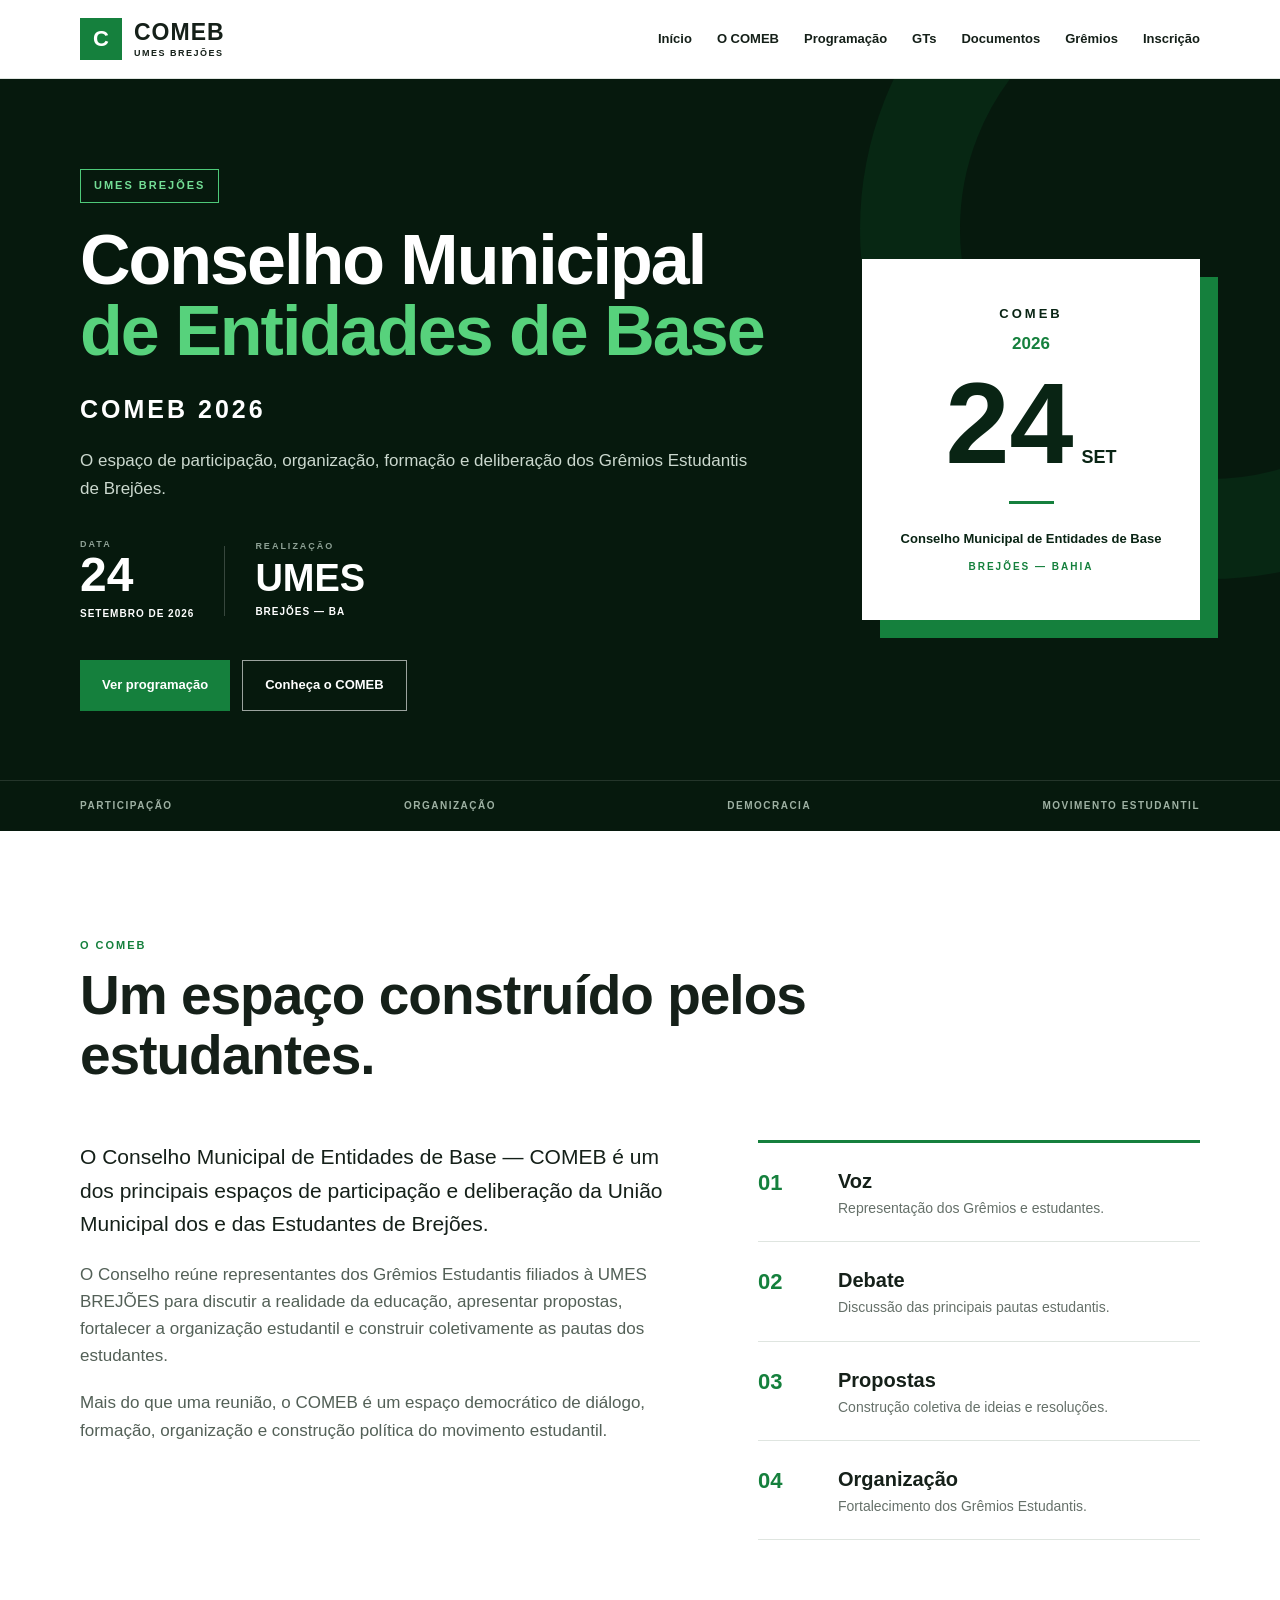
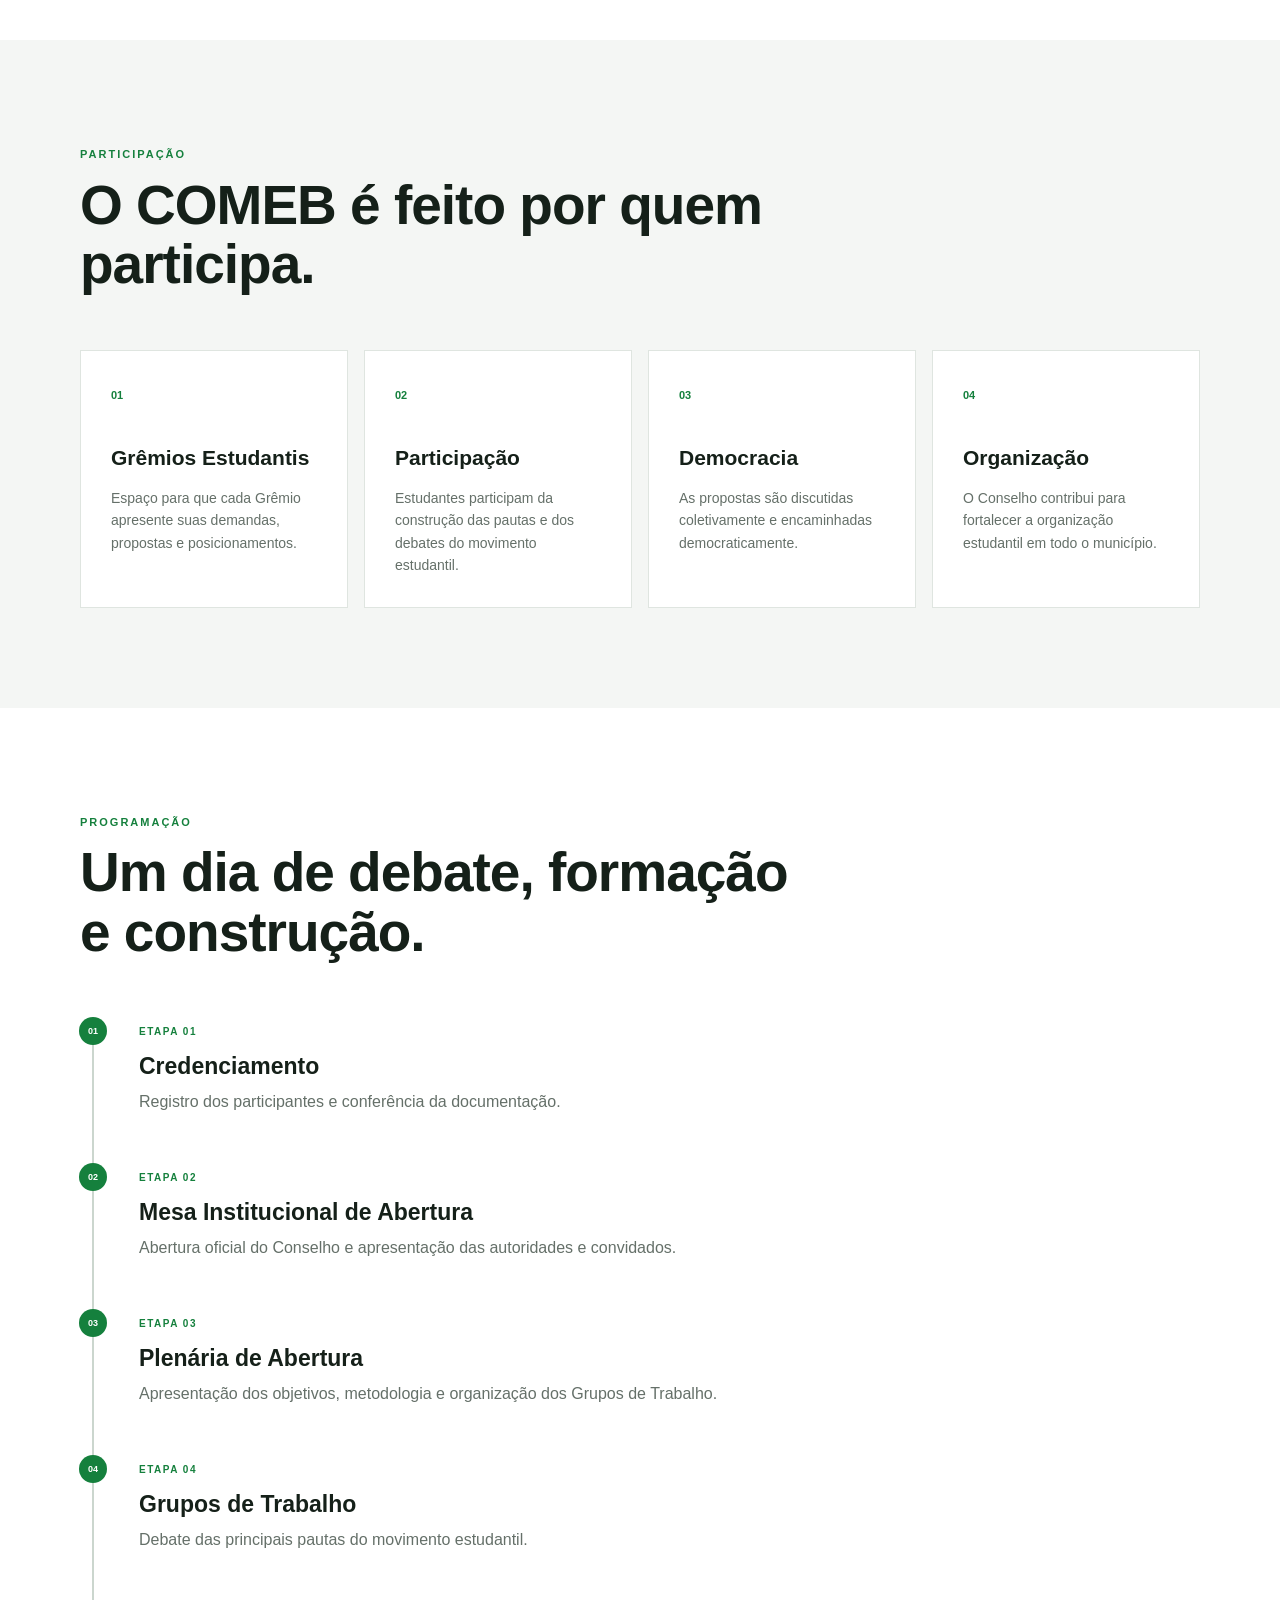
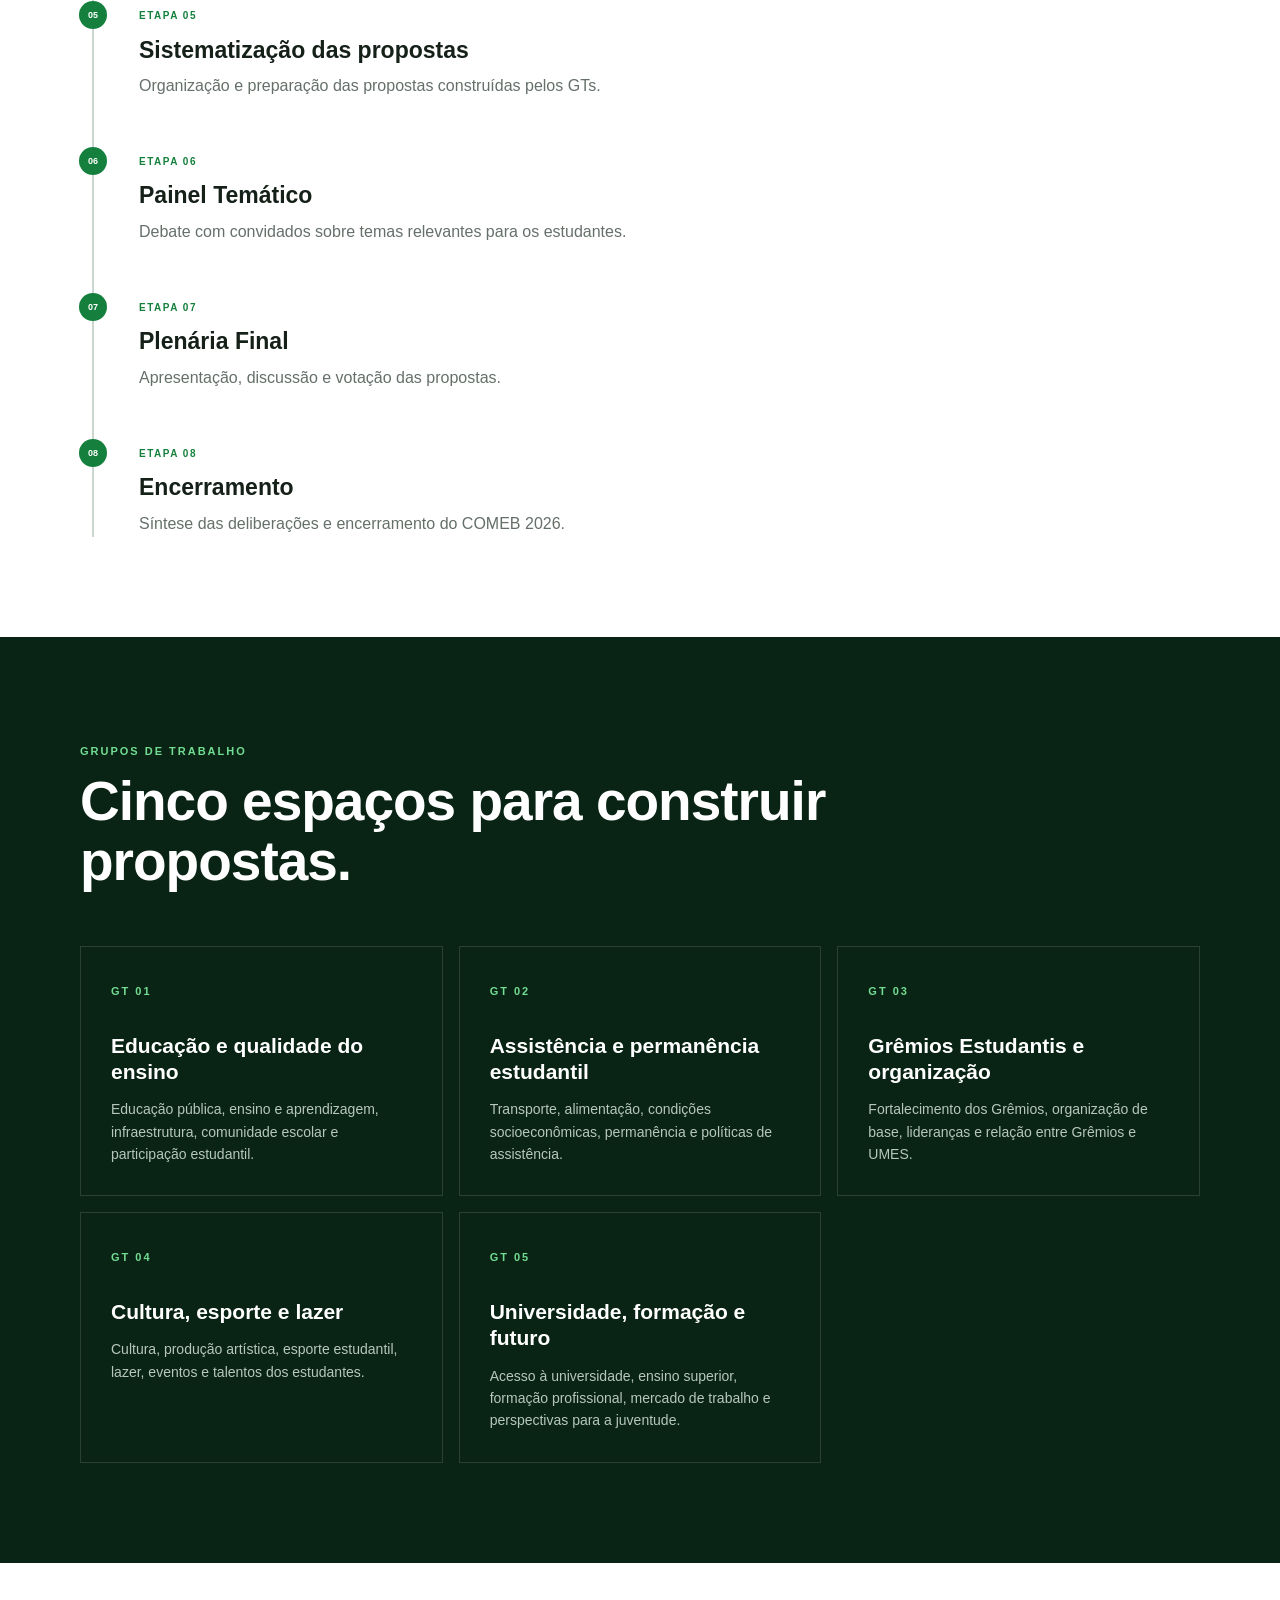
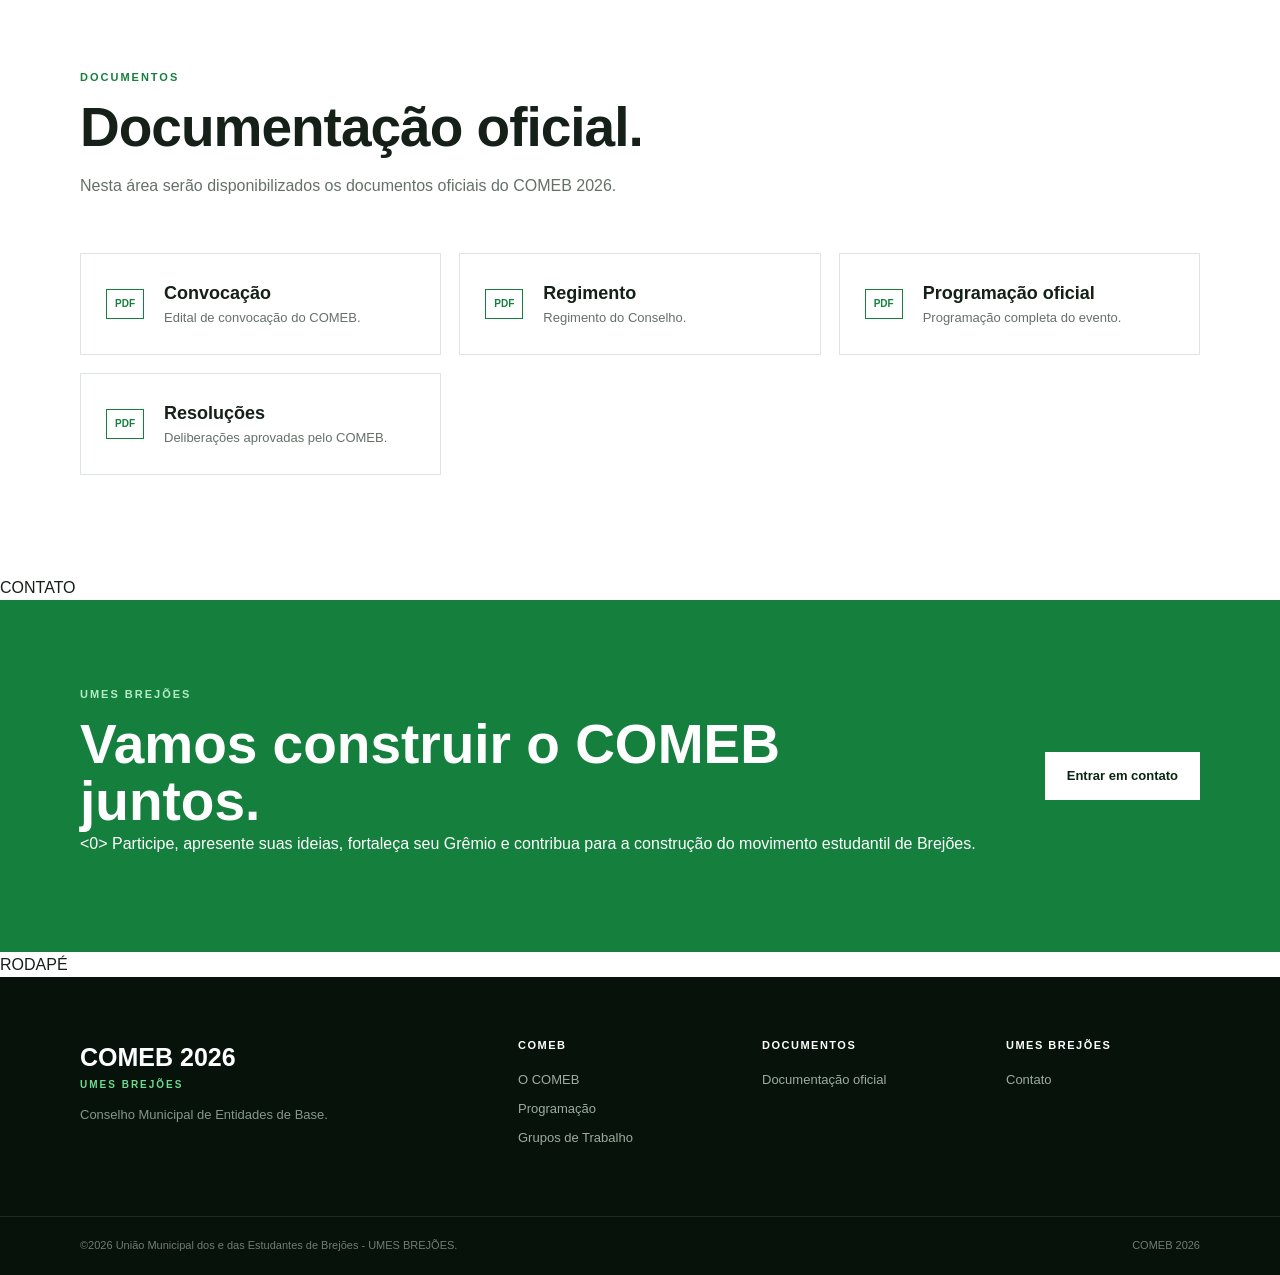
==== commit 95fe02ac: "Add files via upload" ====
--- a/index.html
+++ b/index.html
@@ -884,7 +884,7 @@
             </span>
 
             <h2>
-                Seis espaços para
+                Cinco espaços para
                 construir propostas.
             </h2>
 
@@ -893,134 +893,35 @@
 
         <div class="gt-grid">
 
-
             <article class="gt-card">
-
-                <span>
-                    GT 01
-                </span>
-
-                <h3>
-                    Educação e qualidade do ensino
-                </h3>
-
-                <p>
-
-                    Debate sobre educação, ensino,
-                    infraestrutura e qualidade da
-                    escola pública.
-
-                </p>
-
+                <span>GT 01</span>
+                <h3>Educação e qualidade do ensino</h3>
+                <p>Educação pública, ensino e aprendizagem, infraestrutura, comunidade escolar e participação estudantil.</p>
             </article>
 
-
-
             <article class="gt-card">
-
-                <span>
-                    GT 02
-                </span>
-
-                <h3>
-                    Assistência e permanência estudantil
-                </h3>
-
-                <p>
-
-                    Transporte, alimentação, condições
-                    socioeconômicas e permanência
-                    dos estudantes.
-
-                </p>
-
+                <span>GT 02</span>
+                <h3>Assistência e permanência estudantil</h3>
+                <p>Transporte, alimentação, condições socioeconômicas, permanência e políticas de assistência.</p>
             </article>
 
-
-
             <article class="gt-card">
-
-                <span>
-                    GT 03
-                </span>
-
-                <h3>
-                    Grêmios Estudantis e organização
-                </h3>
-
-                <p>
-
-                    Fortalecimento dos Grêmios e da
-                    organização estudantil de base.
-
-                </p>
-
+                <span>GT 03</span>
+                <h3>Grêmios Estudantis e organização</h3>
+                <p>Fortalecimento dos Grêmios, organização de base, lideranças e relação entre Grêmios e UMES.</p>
             </article>
 
-
-
             <article class="gt-card">
-
-                <span>
-                    GT 04
-                </span>
-
-                <h3>
-                    Cultura, esporte e lazer
-                </h3>
-
-                <p>
-
-                    Cultura, esporte, lazer e
-                    participação estudantil.
-
-                </p>
-
+                <span>GT 04</span>
+                <h3>Cultura, esporte e lazer</h3>
+                <p>Cultura, produção artística, esporte estudantil, lazer, eventos e talentos dos estudantes.</p>
             </article>
 
-
-
             <article class="gt-card">
-
-                <span>
-                    GT 05
-                </span>
-
-                <h3>
-                    Juventude, direitos e cidadania
-                </h3>
-
-                <p>
-
-                    Direitos da juventude, cidadania,
-                    democracia e participação social.
-
-                </p>
-
+                <span>GT 05</span>
+                <h3>Universidade, formação e futuro</h3>
+                <p>Acesso à universidade, ensino superior, formação profissional, mercado de trabalho e perspectivas para a juventude.</p>
             </article>
-
-
-
-            <article class="gt-card">
-
-                <span>
-                    GT 06
-                </span>
-
-                <h3>
-                    Universidade, formação e futuro
-                </h3>
-
-                <p>
-
-                    Ensino superior, formação
-                    profissional e perspectivas
-                    para a juventude.
-
-                </p>
-
-            </article>
-
 
         </div>
 
--- a/style.css
+++ b/style.css
@@ -1938,3 +1938,27 @@
     }
 
 }
+
+/* ================================
+   COMEB 2026 — GTs / disponibilidade
+================================ */
+.gt-meta {
+    margin-top: 1.25rem;
+    font-size: .95rem;
+    line-height: 1.5;
+}
+.gt-vagas {
+    display: inline-block;
+    margin-top: .65rem;
+    padding: .45rem .7rem;
+    border-radius: 999px;
+    background: rgba(0, 120, 70, .08);
+    font-size: .82rem;
+    font-weight: 700;
+}
+.form-help {
+    display: block;
+    margin-top: .45rem;
+    line-height: 1.45;
+    opacity: .75;
+}
